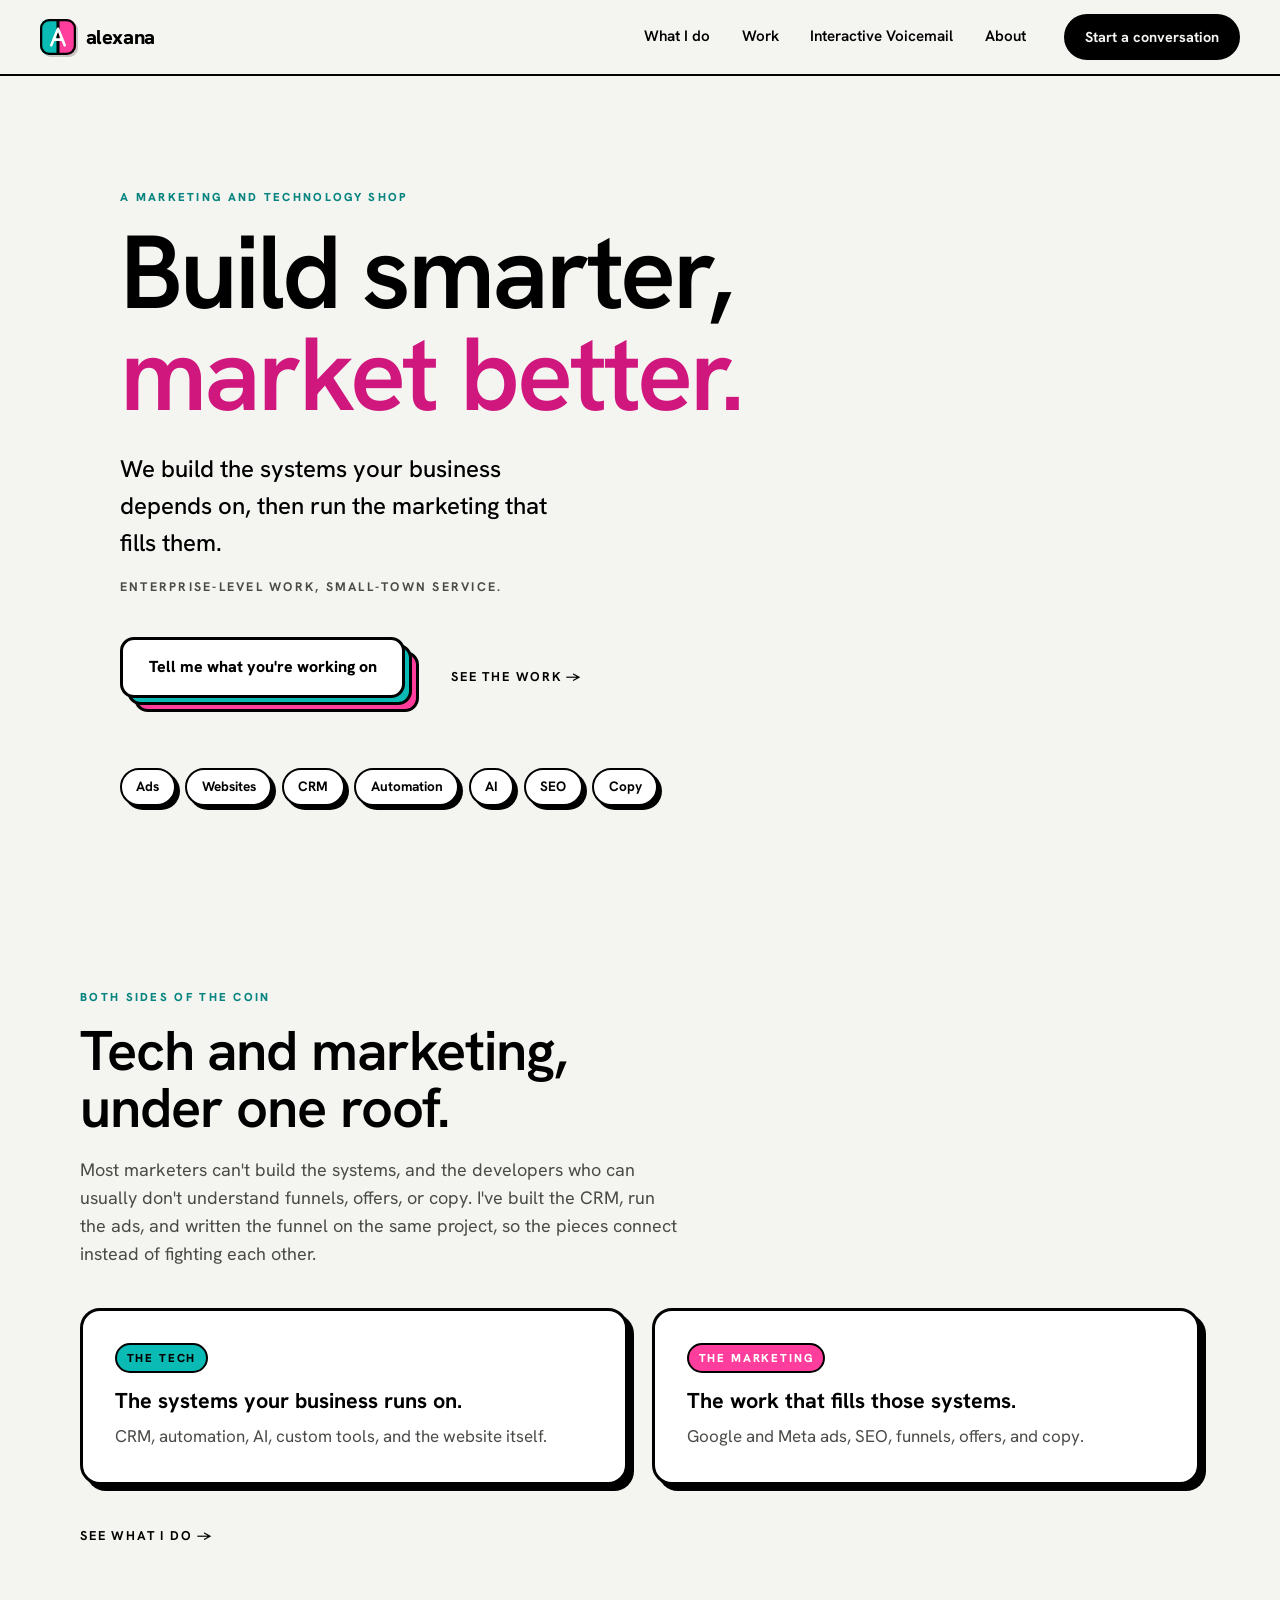
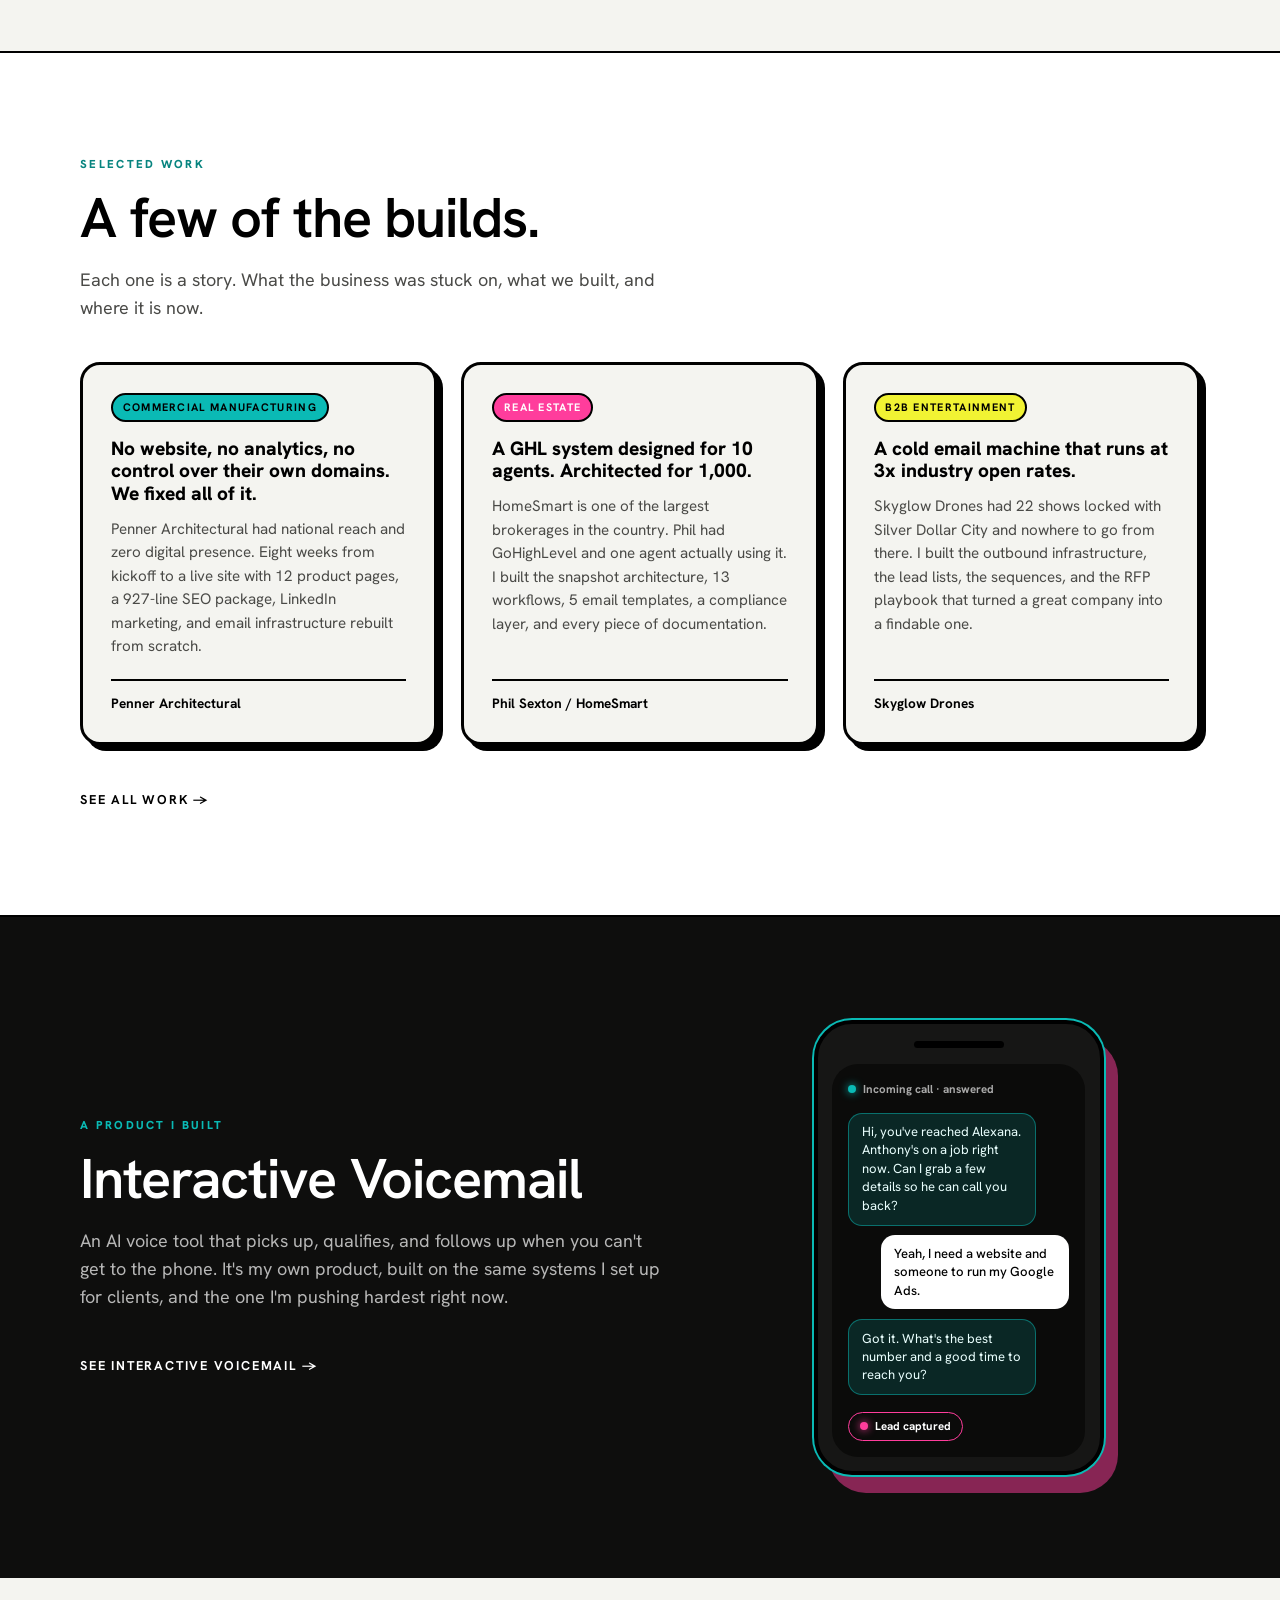
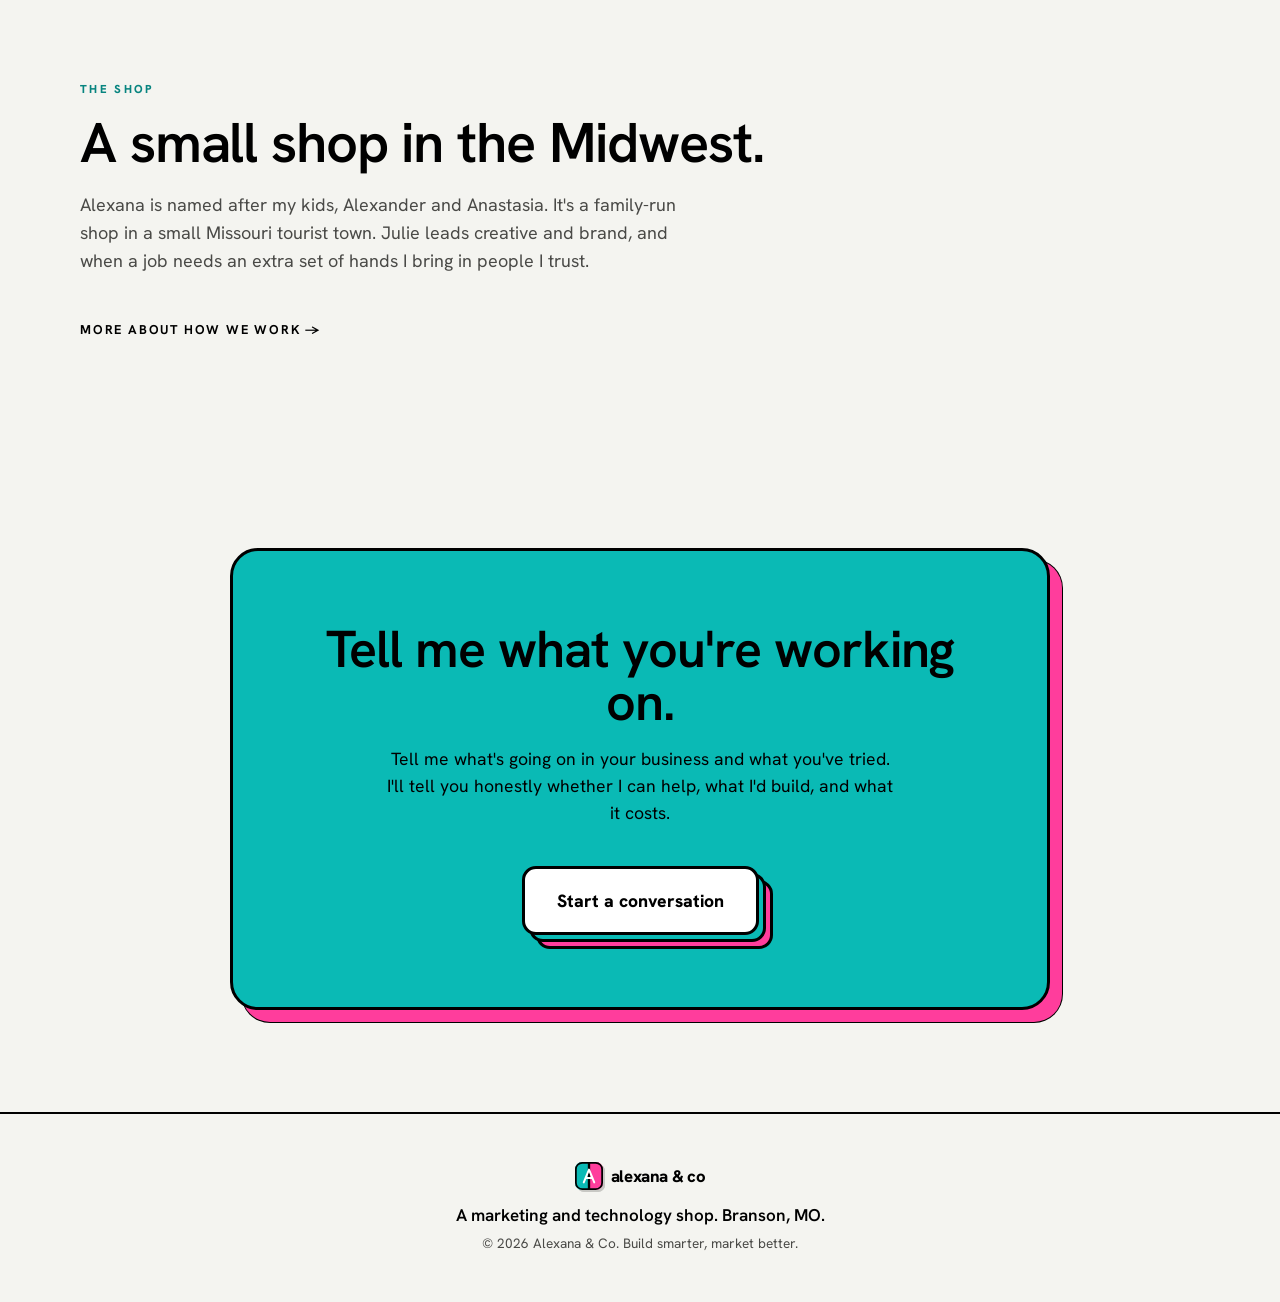
==== index.html @ ad886d0e "Alexana homepage — Gumroad-language prototype with our frozen copy" ====
<!DOCTYPE html>
<html lang="en">
<head>
  <meta charset="UTF-8" />
  <meta name="viewport" content="width=device-width, initial-scale=1.0" />
  <title>Alexana &amp; Co | A Marketing and Technology Shop</title>
  <meta name="description" content="A small, family-run marketing and technology shop. We build the systems your business runs on and run the marketing that fills them." />
  <link rel="preconnect" href="https://fonts.googleapis.com" />
  <link rel="preconnect" href="https://fonts.gstatic.com" crossorigin />
  <link href="https://fonts.googleapis.com/css2?family=Hanken+Grotesk:wght@400;500;600;700;800;900&display=swap" rel="stylesheet" />
  <link rel="stylesheet" href="styles.css" />
</head>
<body>

  <!-- ===== NAV ===== -->
  <header class="nav">
    <a class="brand" href="#top" aria-label="Alexana and Co home">
      <span class="brand-mark" aria-hidden="true">
        <svg viewBox="0 0 48 48" width="36" height="36" role="img" aria-label="Alexana A mark">
          <defs>
            <clipPath id="sq"><rect x="0" y="0" width="48" height="48" rx="12" /></clipPath>
          </defs>
          <g clip-path="url(#sq)">
            <rect x="0" y="0" width="24" height="48" fill="#0ABAB5" />
            <rect x="24" y="0" width="24" height="48" fill="#ff3d9c" />
            <rect x="22" y="0" width="4" height="48" fill="#000" />
          </g>
          <rect x="1.5" y="1.5" width="45" height="45" rx="11" fill="none" stroke="#000" stroke-width="3" />
          <path d="M15 35 L24 13 L33 35 M18.4 27.5 H29.6" fill="none" stroke="#fff" stroke-width="3.4" stroke-linecap="round" stroke-linejoin="round" />
        </svg>
      </span>
      <span class="brand-word">alexana</span>
    </a>

    <nav class="nav-links" id="navLinks" aria-label="Primary">
      <a href="#both">What I do</a>
      <a href="#work">Work</a>
      <a href="#iv">Interactive Voicemail</a>
      <a href="#shop">About</a>
    </nav>

    <a class="btn btn-pill" href="#contact">Start a conversation</a>

    <button class="nav-toggle" id="navToggle" aria-label="Open menu" aria-expanded="false" aria-controls="navLinks">
      <span></span><span></span><span></span>
    </button>
  </header>

  <main id="top">

    <!-- ===== HERO ===== -->
    <section class="hero">
      <p class="eyebrow">A marketing and technology shop</p>
      <h1 class="hero-title">Build smarter,<br /><span class="ink-pink">market better.</span></h1>
      <p class="hero-sub">We build the systems your business depends on, then run the marketing that fills them.</p>
      <p class="hero-support">Enterprise-level work, small-town service.</p>

      <div class="hero-actions">
        <!-- The stacked two-tone primary button -->
        <a href="#contact" class="btn btn-stack">
          <span class="btn-stack-face">Tell me what you're working on</span>
        </a>
        <a href="#work" class="btn-ghost">See the work &rarr;</a>
      </div>

      <ul class="tag-strip" aria-label="What we handle">
        <li>Ads</li>
        <li>Websites</li>
        <li>CRM</li>
        <li>Automation</li>
        <li>AI</li>
        <li>SEO</li>
        <li>Copy</li>
      </ul>
    </section>

    <!-- ===== BOTH SIDES ===== -->
    <section class="band" id="both">
      <div class="wrap">
        <p class="eyebrow">Both sides of the coin</p>
        <h2 class="band-title">Tech and marketing,<br />under one roof.</h2>
        <p class="band-lede">Most marketers can't build the systems, and the developers who can usually don't understand funnels, offers, or copy. I've built the CRM, run the ads, and written the funnel on the same project, so the pieces connect instead of fighting each other.</p>

        <div class="duo">
          <article class="card card-teal">
            <span class="card-kicker">The tech</span>
            <h3>The systems your business runs on.</h3>
            <p>CRM, automation, AI, custom tools, and the website itself.</p>
          </article>
          <article class="card card-pink">
            <span class="card-kicker">The marketing</span>
            <h3>The work that fills those systems.</h3>
            <p>Google and Meta ads, SEO, funnels, offers, and copy.</p>
          </article>
        </div>

        <a href="#both" class="btn-ghost">See what I do &rarr;</a>
      </div>
    </section>

    <!-- ===== SELECTED WORK ===== -->
    <section class="band band-paper" id="work">
      <div class="wrap">
        <p class="eyebrow">Selected work</p>
        <h2 class="band-title">A few of the builds.</h2>
        <p class="band-lede">Each one is a story. What the business was stuck on, what we built, and where it is now.</p>

        <div class="work-grid">
          <article class="work-card">
            <span class="work-tag">Commercial Manufacturing</span>
            <h3>No website, no analytics, no control over their own domains. We fixed all of it.</h3>
            <p>Penner Architectural had national reach and zero digital presence. Eight weeks from kickoff to a live site with 12 product pages, a 927-line SEO package, LinkedIn marketing, and email infrastructure rebuilt from scratch.</p>
            <span class="work-client">Penner Architectural</span>
          </article>

          <article class="work-card">
            <span class="work-tag">Real Estate</span>
            <h3>A GHL system designed for 10 agents. Architected for 1,000.</h3>
            <p>HomeSmart is one of the largest brokerages in the country. Phil had GoHighLevel and one agent actually using it. I built the snapshot architecture, 13 workflows, 5 email templates, a compliance layer, and every piece of documentation.</p>
            <span class="work-client">Phil Sexton / HomeSmart</span>
          </article>

          <article class="work-card">
            <span class="work-tag">B2B Entertainment</span>
            <h3>A cold email machine that runs at 3x industry open rates.</h3>
            <p>Skyglow Drones had 22 shows locked with Silver Dollar City and nowhere to go from there. I built the outbound infrastructure, the lead lists, the sequences, and the RFP playbook that turned a great company into a findable one.</p>
            <span class="work-client">Skyglow Drones</span>
          </article>
        </div>

        <a href="#work" class="btn-ghost">See all work &rarr;</a>
      </div>
    </section>

    <!-- ===== INTERACTIVE VOICEMAIL (dark product band) ===== -->
    <section class="band band-dark" id="iv">
      <div class="wrap iv-wrap">
        <div class="iv-copy">
          <p class="eyebrow eyebrow-light">A product I built</p>
          <h2 class="band-title">Interactive Voicemail</h2>
          <p class="band-lede band-lede-light">An AI voice tool that picks up, qualifies, and follows up when you can't get to the phone. It's my own product, built on the same systems I set up for clients, and the one I'm pushing hardest right now.</p>
          <a href="https://interactive-voicemail.pages.dev" target="_blank" rel="noopener" class="btn-ghost btn-ghost-light">See Interactive Voicemail &rarr;</a>
        </div>

        <!-- CSS phone demo -->
        <div class="phone" aria-hidden="true">
          <div class="phone-notch"></div>
          <div class="phone-screen">
            <div class="phone-status">
              <span class="dot dot-teal"></span> Incoming call &middot; answered
            </div>
            <div class="bubble bubble-ai">Hi, you've reached Alexana. Anthony's on a job right now. Can I grab a few details so he can call you back?</div>
            <div class="bubble bubble-them">Yeah, I need a website and someone to run my Google Ads.</div>
            <div class="bubble bubble-ai">Got it. What's the best number and a good time to reach you?</div>
            <div class="phone-foot">
              <span class="pill-live"><span class="dot dot-pink"></span> Lead captured</span>
            </div>
          </div>
        </div>
      </div>
    </section>

    <!-- ===== THE SHOP ===== -->
    <section class="band" id="shop">
      <div class="wrap">
        <p class="eyebrow">The shop</p>
        <h2 class="band-title">A small shop in the Midwest.</h2>
        <p class="band-lede">Alexana is named after my kids, Alexander and Anastasia. It's a family-run shop in a small Missouri tourist town. Julie leads creative and brand, and when a job needs an extra set of hands I bring in people I trust.</p>
        <a href="#shop" class="btn-ghost">More about how we work &rarr;</a>
      </div>
    </section>

    <!-- ===== FINAL CTA ===== -->
    <section class="cta" id="contact">
      <div class="cta-card">
        <h2>Tell me what you're working on.</h2>
        <p>Tell me what's going on in your business and what you've tried. I'll tell you honestly whether I can help, what I'd build, and what it costs.</p>
        <a href="#contact" class="btn btn-stack btn-stack-lg">
          <span class="btn-stack-face">Start a conversation</span>
        </a>
      </div>
    </section>
  </main>

  <!-- ===== FOOTER ===== -->
  <footer class="foot">
    <div class="foot-brand">
      <span class="brand-mark brand-mark-sm" aria-hidden="true">
        <svg viewBox="0 0 48 48" width="28" height="28">
          <g clip-path="url(#sq)">
            <rect x="0" y="0" width="24" height="48" fill="#0ABAB5" />
            <rect x="24" y="0" width="24" height="48" fill="#ff3d9c" />
            <rect x="22" y="0" width="4" height="48" fill="#000" />
          </g>
          <rect x="1.5" y="1.5" width="45" height="45" rx="11" fill="none" stroke="#000" stroke-width="3" />
          <path d="M15 35 L24 13 L33 35 M18.4 27.5 H29.6" fill="none" stroke="#fff" stroke-width="3.4" stroke-linecap="round" stroke-linejoin="round" />
        </svg>
      </span>
      <span class="brand-word">alexana &amp; co</span>
    </div>
    <p class="foot-line">A marketing and technology shop. Branson, MO.</p>
    <p class="foot-copy">&copy; 2026 Alexana &amp; Co. Build smarter, market better.</p>
  </footer>

  <script>
    (function () {
      var t = document.getElementById("navToggle");
      var l = document.getElementById("navLinks");
      if (!t || !l) return;
      t.addEventListener("click", function () {
        var open = l.classList.toggle("is-open");
        t.setAttribute("aria-expanded", open ? "true" : "false");
      });
      l.querySelectorAll("a").forEach(function (a) {
        a.addEventListener("click", function () {
          l.classList.remove("is-open");
          t.setAttribute("aria-expanded", "false");
        });
      });
    })();
  </script>
</body>
</html>
---- styles.css ----
/* ============================================================
   Alexana & Co — Gumroad-language homepage prototype
   B&W warm-paper base · hard offset shadows · teal/pink on
   interaction · stacked two-tone primary button · rounded cards
   ============================================================ */

:root {
  --paper: #f4f4f0;       /* warm off-white base (Gumroad lineage) */
  --paper-2: #ffffff;     /* raised card surface */
  --ink: #000000;         /* text, borders, hard shadows */
  --ink-muted: #4a4a47;   /* supporting copy on paper */
  --teal: #0ABAB5;        /* brand teal */
  --teal-deep: #07847f;
  --pink: #ff3d9c;        /* brand pink (fills, borders, shadows) */
  --pink-deep: #d81b7c;
  --pink-text: #cf177e;   /* darker pink for text — passes WCAG AA on paper */
  --dark: #0e0e0d;        /* dark product band */

  --radius-card: 20px;
  --radius-btn: 14px;

  --shadow-hard: 6px 6px 0 var(--ink);
  --shadow-hard-sm: 4px 4px 0 var(--ink);

  --wrap: 1120px;
  --ease: cubic-bezier(0.2, 0.7, 0.2, 1);
}

* { box-sizing: border-box; margin: 0; padding: 0; }

html { scroll-behavior: smooth; }

body {
  background: var(--paper);
  color: var(--ink);
  font-family: "Hanken Grotesk", system-ui, sans-serif;
  font-size: 1.0625rem;
  line-height: 1.55;
  -webkit-font-smoothing: antialiased;
  text-rendering: optimizeLegibility;
}

a { color: inherit; text-decoration: none; }

.wrap { max-width: var(--wrap); margin: 0 auto; }

/* ---------- shared type ---------- */
.eyebrow {
  font-size: 0.72rem;
  font-weight: 800;
  text-transform: uppercase;
  letter-spacing: 0.2em;
  color: var(--teal-deep);
  margin-bottom: 1rem;
}
.eyebrow-light { color: var(--teal); }

.ink-pink { color: var(--pink-text); }
.ink-teal { color: var(--teal); }

/* ============================================================
   NAV
   ============================================================ */
.nav {
  position: sticky;
  top: 0;
  z-index: 50;
  display: flex;
  align-items: center;
  gap: 1.5rem;
  padding: 0.9rem clamp(1rem, 4vw, 2.5rem);
  background: rgba(244, 244, 240, 0.85);
  backdrop-filter: blur(10px);
  border-bottom: 2px solid var(--ink);
}

.brand { display: flex; align-items: center; gap: 0.6rem; }
.brand-mark { display: inline-flex; }
.brand-mark svg { display: block; filter: drop-shadow(2px 2px 0 rgba(0,0,0,0.18)); }
.brand-word {
  font-weight: 800;
  font-size: 1.25rem;
  letter-spacing: -0.02em;
}

.nav-links {
  display: flex;
  gap: 0.35rem;
  margin-left: auto;
  flex-wrap: wrap;
}

/* hamburger toggle (mobile only) */
.nav-toggle {
  display: none;
  flex-direction: column;
  gap: 5px;
  width: 44px;
  height: 40px;
  align-items: center;
  justify-content: center;
  background: var(--paper-2);
  border: 2px solid var(--ink);
  border-radius: 10px;
  box-shadow: var(--shadow-hard-sm);
  cursor: pointer;
}
.nav-toggle span { display: block; width: 20px; height: 2.5px; background: var(--ink); border-radius: 2px; }
.nav-links a {
  font-weight: 600;
  font-size: 0.95rem;
  padding: 0.4rem 0.7rem;
  border: 2px solid transparent;
  border-radius: 10px;
  transition: transform 0.15s var(--ease), box-shadow 0.15s var(--ease),
              border-color 0.15s var(--ease), background 0.15s var(--ease), color 0.15s var(--ease);
}
/* on hover the color arrives as the FILL; the hard shadow stays solid black */
.nav-links a:hover {
  border-color: var(--ink);
  background: var(--teal);
  color: var(--ink);
  box-shadow: 3px 3px 0 var(--ink);
  transform: translate(-1px, -1px);
}
.nav-links a:nth-child(even):hover {
  background: var(--pink);
  color: #fff;
  box-shadow: 3px 3px 0 var(--ink);
}

/* ============================================================
   BUTTONS
   ============================================================ */

/* pill (nav CTA): black at rest, colored hard shadow appears on hover */
.btn-pill {
  display: inline-block;
  font-weight: 700;
  font-size: 0.9rem;
  padding: 0.6rem 1.2rem;
  background: var(--ink);
  color: var(--paper);
  border: 2px solid var(--ink);
  border-radius: 999px;
  white-space: nowrap;
  transition: transform 0.15s var(--ease), box-shadow 0.15s var(--ease),
              background 0.15s var(--ease), color 0.15s var(--ease);
}
.btn-pill:hover {
  background: var(--teal);
  color: var(--ink);
  box-shadow: 4px 4px 0 var(--ink);
  transform: translate(-2px, -2px);
}
.btn-pill:active { transform: translate(0, 0); box-shadow: 2px 2px 0 var(--ink); }

/* ghost link with animated underline */
.btn-ghost {
  display: inline-block;
  font-weight: 700;
  font-size: 0.8rem;
  text-transform: uppercase;
  letter-spacing: 0.14em;
  padding-bottom: 3px;
  background-image: linear-gradient(var(--teal), var(--teal));
  background-size: 0% 3px;
  background-position: 0 100%;
  background-repeat: no-repeat;
  transition: background-size 0.25s var(--ease), color 0.2s var(--ease);
}
.btn-ghost:hover { color: var(--teal-deep); background-size: 100% 3px; }
.btn-ghost-light { color: #fff; background-image: linear-gradient(var(--pink), var(--pink)); }
.btn-ghost-light:hover { color: #fff; }

/* ---- THE STACKED TWO-TONE PRIMARY BUTTON ---- */
/* white face on top of an offset teal layer on top of an offset
   pink layer; each layer is outlined in black, so two colors sit
   stacked, separated by hard black lines. */
.btn-stack {
  position: relative;
  display: inline-block;
  isolation: isolate;
  margin: 0 22px 22px 0; /* reserve room so both color layers always show */
}
.btn-stack-face {
  position: relative;
  z-index: 2;
  display: inline-block;
  font-weight: 800;
  font-size: 1rem;
  padding: 0.95rem 1.6rem;
  background: var(--paper-2);
  color: var(--ink);
  border: 3px solid var(--ink);
  border-radius: var(--radius-btn);
  transition: transform 0.15s var(--ease);
}
.btn-stack::after,
.btn-stack::before {
  content: "";
  position: absolute;
  inset: 0;
  border: 3px solid var(--ink);
  border-radius: var(--radius-btn);
}
.btn-stack::after  { background: var(--teal); transform: translate(7px, 7px); z-index: 1; }
.btn-stack::before { background: var(--pink); transform: translate(14px, 14px); z-index: 0; }
.btn-stack:hover .btn-stack-face { transform: translate(3px, 3px); }
.btn-stack:active .btn-stack-face { transform: translate(5px, 5px); }
.btn-stack-lg .btn-stack-face { font-size: 1.1rem; padding: 1.1rem 2rem; }

/* ============================================================
   HERO
   ============================================================ */
.hero {
  max-width: var(--wrap);
  margin: 0 auto;
  padding: clamp(3.5rem, 9vw, 7rem) clamp(1.25rem, 4vw, 2.5rem) clamp(3rem, 7vw, 5rem);
}
.hero-title {
  font-size: clamp(3rem, 8.5vw, 6.5rem);
  font-weight: 600;
  line-height: 0.98;
  letter-spacing: -0.03em;
  margin-bottom: 1.5rem;
}
.hero-sub {
  font-size: clamp(1.15rem, 2.2vw, 1.5rem);
  font-weight: 500;
  max-width: 36ch;
  margin-bottom: 1rem;
}
.hero-support {
  font-size: 0.78rem;
  font-weight: 700;
  text-transform: uppercase;
  letter-spacing: 0.18em;
  color: var(--ink-muted);
  margin-bottom: 2.5rem;
}
.hero-actions { display: flex; align-items: center; flex-wrap: wrap; gap: 0.5rem 1.5rem; margin-bottom: 3rem; }

.tag-strip {
  display: flex;
  flex-wrap: wrap;
  gap: 0.6rem;
  list-style: none;
}
.tag-strip li {
  font-weight: 700;
  font-size: 0.85rem;
  padding: 0.4rem 0.9rem;
  background: var(--paper-2);
  border: 2px solid var(--ink);
  border-radius: 999px;
  box-shadow: var(--shadow-hard-sm);
  transition: transform 0.15s var(--ease), background 0.15s var(--ease), color 0.15s var(--ease), box-shadow 0.15s var(--ease);
}
.tag-strip li:hover { background: var(--teal); transform: translate(-2px, -2px); box-shadow: 6px 6px 0 var(--ink); }
.tag-strip li:nth-child(even):hover { background: var(--pink); }

/* ============================================================
   BANDS + CARDS
   ============================================================ */
.band { padding: clamp(3.5rem, 8vw, 7rem) clamp(1.25rem, 4vw, 2.5rem); }
.band-paper { background: var(--paper-2); border-top: 2px solid var(--ink); border-bottom: 2px solid var(--ink); }
.band .wrap, .cta { }

.band-title {
  font-size: clamp(2.1rem, 5vw, 3.5rem);
  font-weight: 600;
  line-height: 1.02;
  letter-spacing: -0.02em;
  margin-bottom: 1.25rem;
}
.band-lede {
  font-size: 1.125rem;
  color: var(--ink-muted);
  max-width: 60ch;
  margin-bottom: 2.5rem;
}

.duo { display: grid; grid-template-columns: 1fr 1fr; gap: 1.5rem; margin-bottom: 2.25rem; }
.card {
  background: var(--paper-2);
  border: 3px solid var(--ink);
  border-radius: var(--radius-card);
  padding: 2rem;
  box-shadow: var(--shadow-hard);
  transition: transform 0.18s var(--ease), box-shadow 0.18s var(--ease);
}
.card:hover { transform: translate(-3px, -3px); }
.card-teal:hover { box-shadow: 10px 10px 0 var(--teal); }
.card-pink:hover { box-shadow: 10px 10px 0 var(--pink); }
.card-kicker {
  display: inline-block;
  font-weight: 800;
  font-size: 0.72rem;
  text-transform: uppercase;
  letter-spacing: 0.16em;
  padding: 0.25rem 0.6rem;
  border: 2px solid var(--ink);
  border-radius: 999px;
  margin-bottom: 1rem;
}
.card-teal .card-kicker { background: var(--teal); }
.card-pink .card-kicker { background: var(--pink); color: #fff; }
.card h3 { font-size: 1.35rem; font-weight: 700; line-height: 1.15; margin-bottom: 0.6rem; }
.card p { color: var(--ink-muted); }

/* ---------- work grid ---------- */
.work-grid { display: grid; grid-template-columns: repeat(3, 1fr); gap: 1.5rem; margin-bottom: 2.5rem; }
.work-card {
  background: var(--paper);
  border: 3px solid var(--ink);
  border-radius: var(--radius-card);
  padding: 1.75rem;
  display: flex;
  flex-direction: column;
  box-shadow: var(--shadow-hard);
  transition: transform 0.18s var(--ease), box-shadow 0.18s var(--ease);
}
.work-card:hover { transform: translate(-3px, -3px); box-shadow: 10px 10px 0 var(--teal); }
.work-card:nth-child(even):hover { box-shadow: 10px 10px 0 var(--pink); }
.work-tag {
  align-self: flex-start;
  font-weight: 700;
  font-size: 0.68rem;
  text-transform: uppercase;
  letter-spacing: 0.12em;
  padding: 0.25rem 0.6rem;
  border: 2px solid var(--ink);
  border-radius: 999px;
  margin-bottom: 1rem;
}
.work-card:nth-child(3n+1) .work-tag { background: var(--teal); }
.work-card:nth-child(3n+2) .work-tag { background: var(--pink); color: #fff; }
.work-card:nth-child(3n+3) .work-tag { background: #f1f333; }
.work-card h3 { font-size: 1.2rem; font-weight: 800; line-height: 1.18; margin-bottom: 0.75rem; }
.work-card p { font-size: 0.95rem; color: var(--ink-muted); margin-bottom: 1.25rem; }
.work-client { margin-top: auto; font-weight: 700; font-size: 0.85rem; padding-top: 0.75rem; border-top: 2px solid var(--ink); }

/* ============================================================
   DARK PRODUCT BAND (Interactive Voicemail)
   ============================================================ */
.band-dark { background: var(--dark); color: #fff; }
.band-lede-light { color: rgba(255, 255, 255, 0.7); }
.iv-wrap { display: grid; grid-template-columns: 1.1fr 0.9fr; gap: 3rem; align-items: center; }
.iv-copy .band-title { color: #fff; }

/* phone */
.phone {
  justify-self: center;
  width: 290px;
  background: #161615;
  border: 4px solid #000;
  border-radius: 38px;
  padding: 0.9rem;
  position: relative;
  box-shadow: 0 0 0 2px var(--teal), 14px 18px 0 rgba(255, 61, 156, 0.5);
}
.phone-notch { width: 90px; height: 7px; background: #000; border-radius: 999px; margin: 0.2rem auto 1rem; }
.phone-screen { background: #0b0b0a; border-radius: 26px; padding: 1rem; display: flex; flex-direction: column; gap: 0.6rem; }
.phone-status { font-size: 0.72rem; font-weight: 700; color: rgba(255,255,255,0.65); display: flex; align-items: center; gap: 0.4rem; margin-bottom: 0.3rem; }
.dot { width: 8px; height: 8px; border-radius: 50%; display: inline-block; }
.dot-teal { background: var(--teal); box-shadow: 0 0 8px var(--teal); }
.dot-pink { background: var(--pink); box-shadow: 0 0 8px var(--pink); }
.bubble { font-size: 0.82rem; line-height: 1.4; padding: 0.6rem 0.8rem; border-radius: 14px; max-width: 85%; }
.bubble-ai { align-self: flex-start; background: rgba(10, 186, 181, 0.16); border: 1px solid rgba(10, 186, 181, 0.5); color: #eafffe; }
.bubble-them { align-self: flex-end; background: #fff; color: #000; font-weight: 500; }
.phone-foot { margin-top: 0.4rem; }
.pill-live { display: inline-flex; align-items: center; gap: 0.4rem; font-size: 0.72rem; font-weight: 700; color: #fff; padding: 0.3rem 0.7rem; border: 1px solid var(--pink); border-radius: 999px; }

/* ============================================================
   FINAL CTA
   ============================================================ */
.cta { padding: clamp(3.5rem, 8vw, 7rem) clamp(1.25rem, 4vw, 2.5rem); }
.cta-card {
  max-width: 820px;
  margin: 0 auto;
  text-align: center;
  background: var(--teal);
  border: 3px solid var(--ink);
  border-radius: 28px;
  padding: clamp(2.5rem, 6vw, 4.5rem) clamp(1.5rem, 5vw, 4rem);
  box-shadow: 12px 12px 0 var(--pink), 12px 12px 0 1px var(--ink);
}
.cta-card h2 { font-size: clamp(2rem, 5vw, 3.25rem); font-weight: 600; line-height: 1.02; letter-spacing: -0.02em; margin-bottom: 1rem; }
.cta-card p { font-size: 1.1rem; max-width: 52ch; margin: 0 auto 2.5rem; }
.cta-card .btn-stack { margin: 0; }

/* ============================================================
   FOOTER
   ============================================================ */
.foot {
  border-top: 2px solid var(--ink);
  padding: 3rem clamp(1.25rem, 4vw, 2.5rem);
  text-align: center;
}
.foot-brand { display: inline-flex; align-items: center; gap: 0.5rem; margin-bottom: 0.75rem; }
.foot-brand .brand-word { font-size: 1.05rem; }
.foot-line { font-weight: 600; }
.foot-copy { color: var(--ink-muted); font-size: 0.85rem; margin-top: 0.25rem; }

/* ============================================================
   RESPONSIVE
   ============================================================ */
@media (max-width: 860px) {
  .nav-toggle { display: flex; }
  .btn-pill { margin-left: auto; }
  .nav-links {
    display: none;
    position: absolute;
    top: 100%;
    left: 0;
    right: 0;
    flex-direction: column;
    gap: 0.25rem;
    padding: 1rem clamp(1rem, 4vw, 2.5rem) 1.25rem;
    background: var(--paper);
    border-bottom: 2px solid var(--ink);
  }
  .nav-links.is-open { display: flex; }
  .duo { grid-template-columns: 1fr; }
  .work-grid { grid-template-columns: 1fr; }
  .iv-wrap { grid-template-columns: 1fr; gap: 2.5rem; }
  .phone { margin-top: 0.5rem; }
}

/* ============================================================
   REDUCED MOTION
   ============================================================ */
@media (prefers-reduced-motion: reduce) {
  html { scroll-behavior: auto; }
  * { transition: none !important; }
  .nav-links a:hover,
  .btn-pill:hover,
  .card:hover,
  .work-card:hover,
  .tag-strip li:hover,
  .btn-stack:hover .btn-stack-face { transform: none; }
}
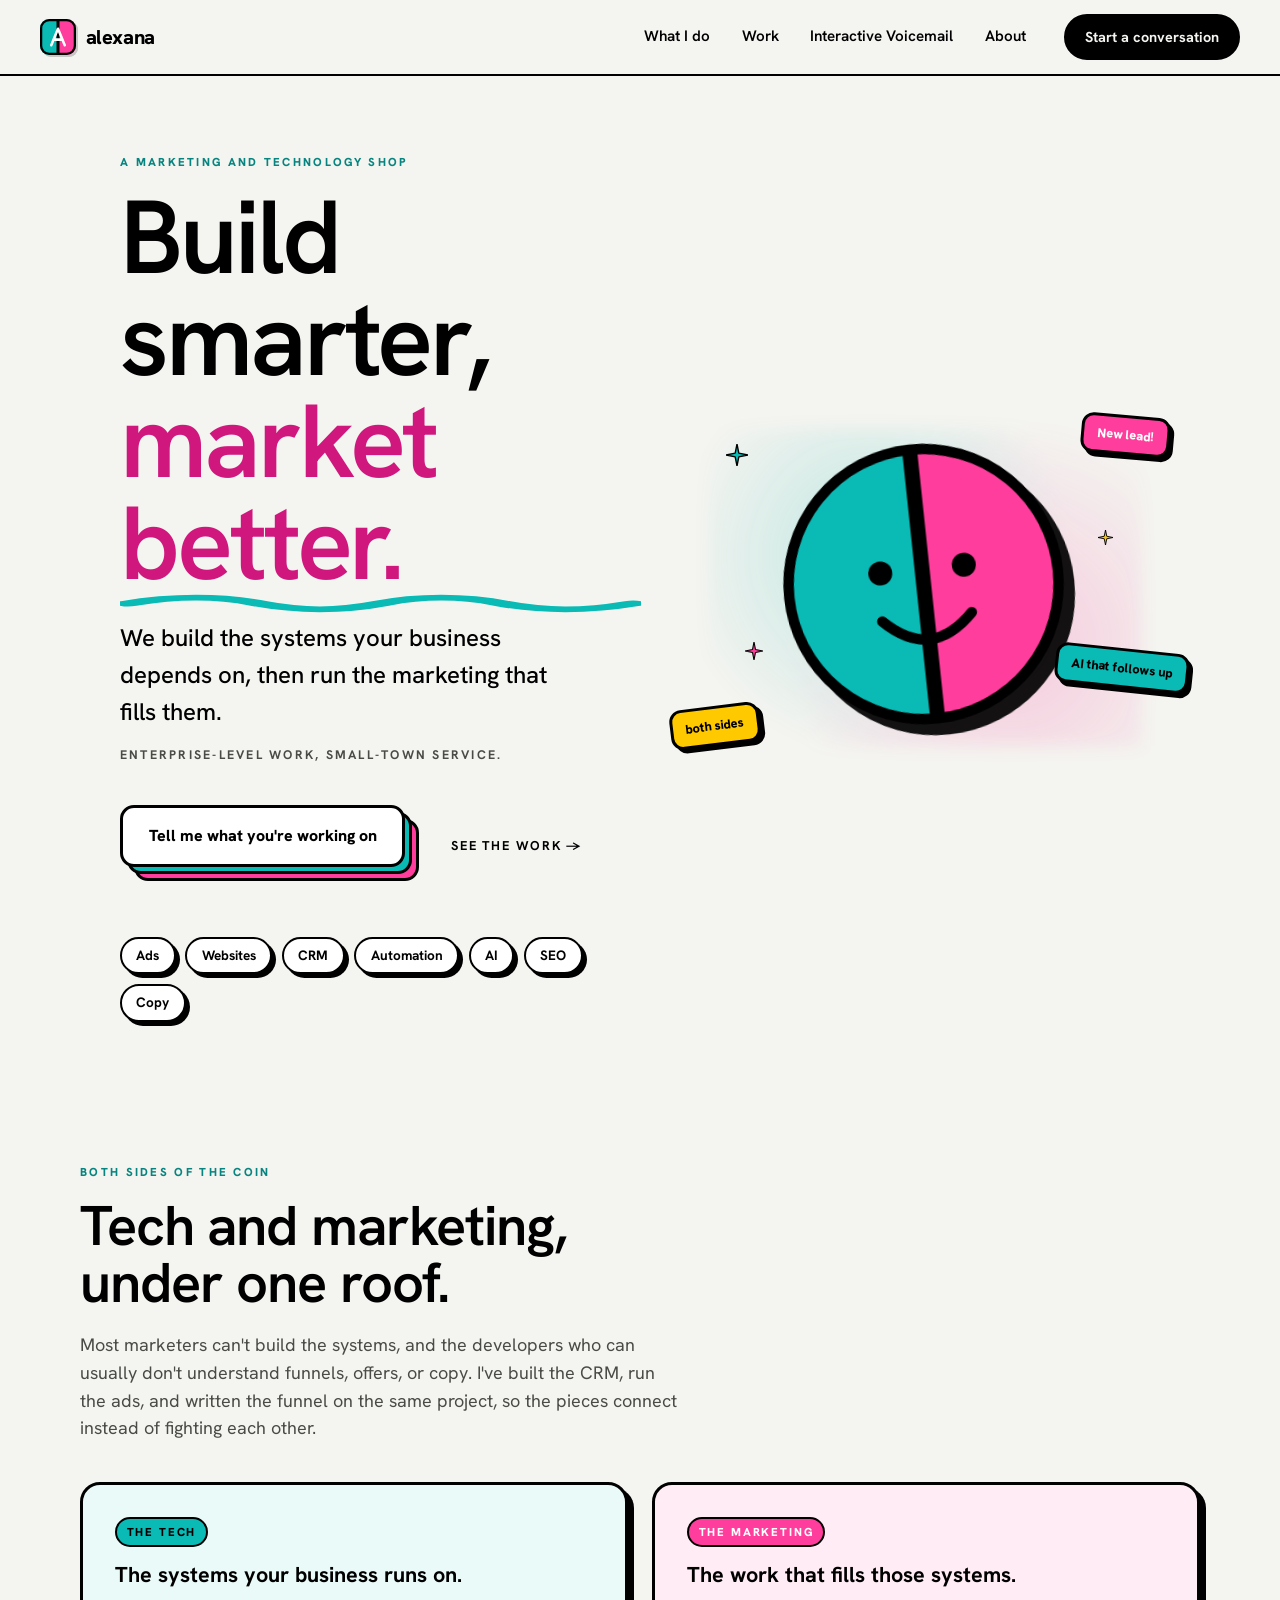
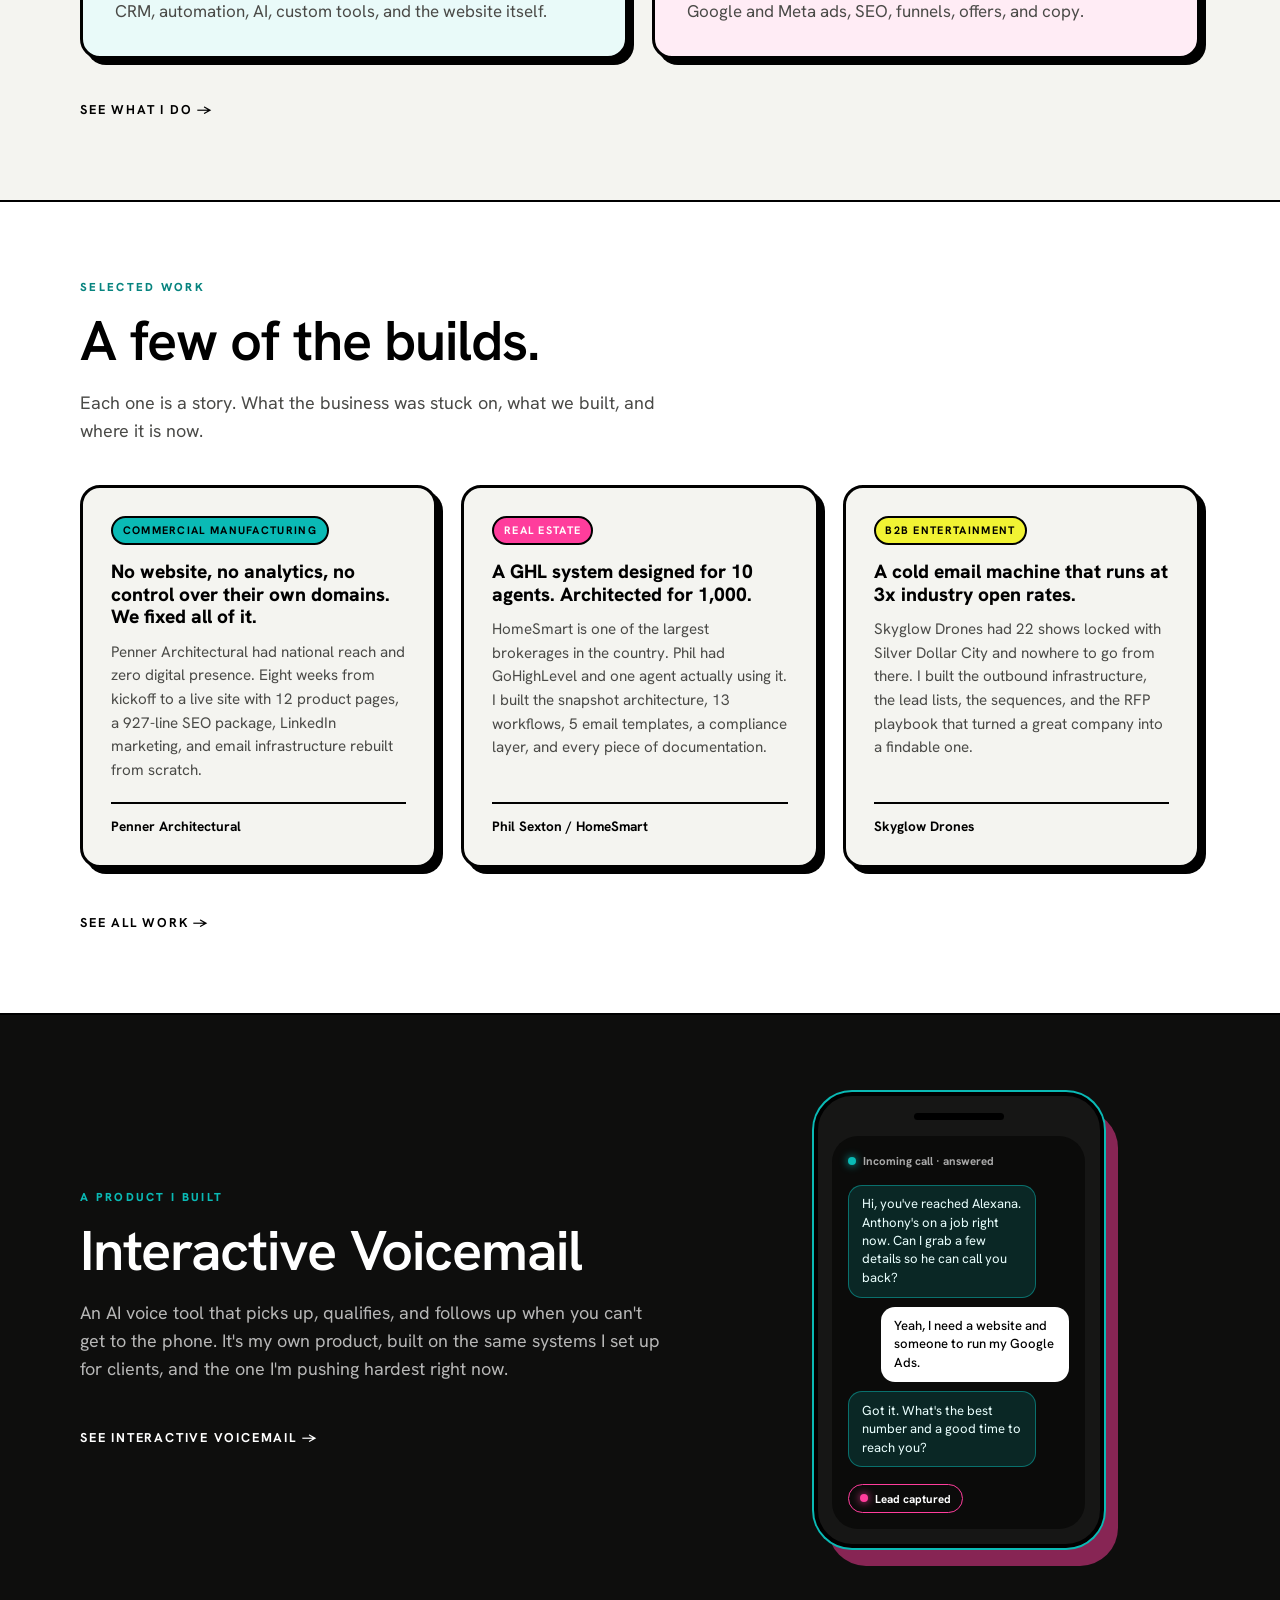
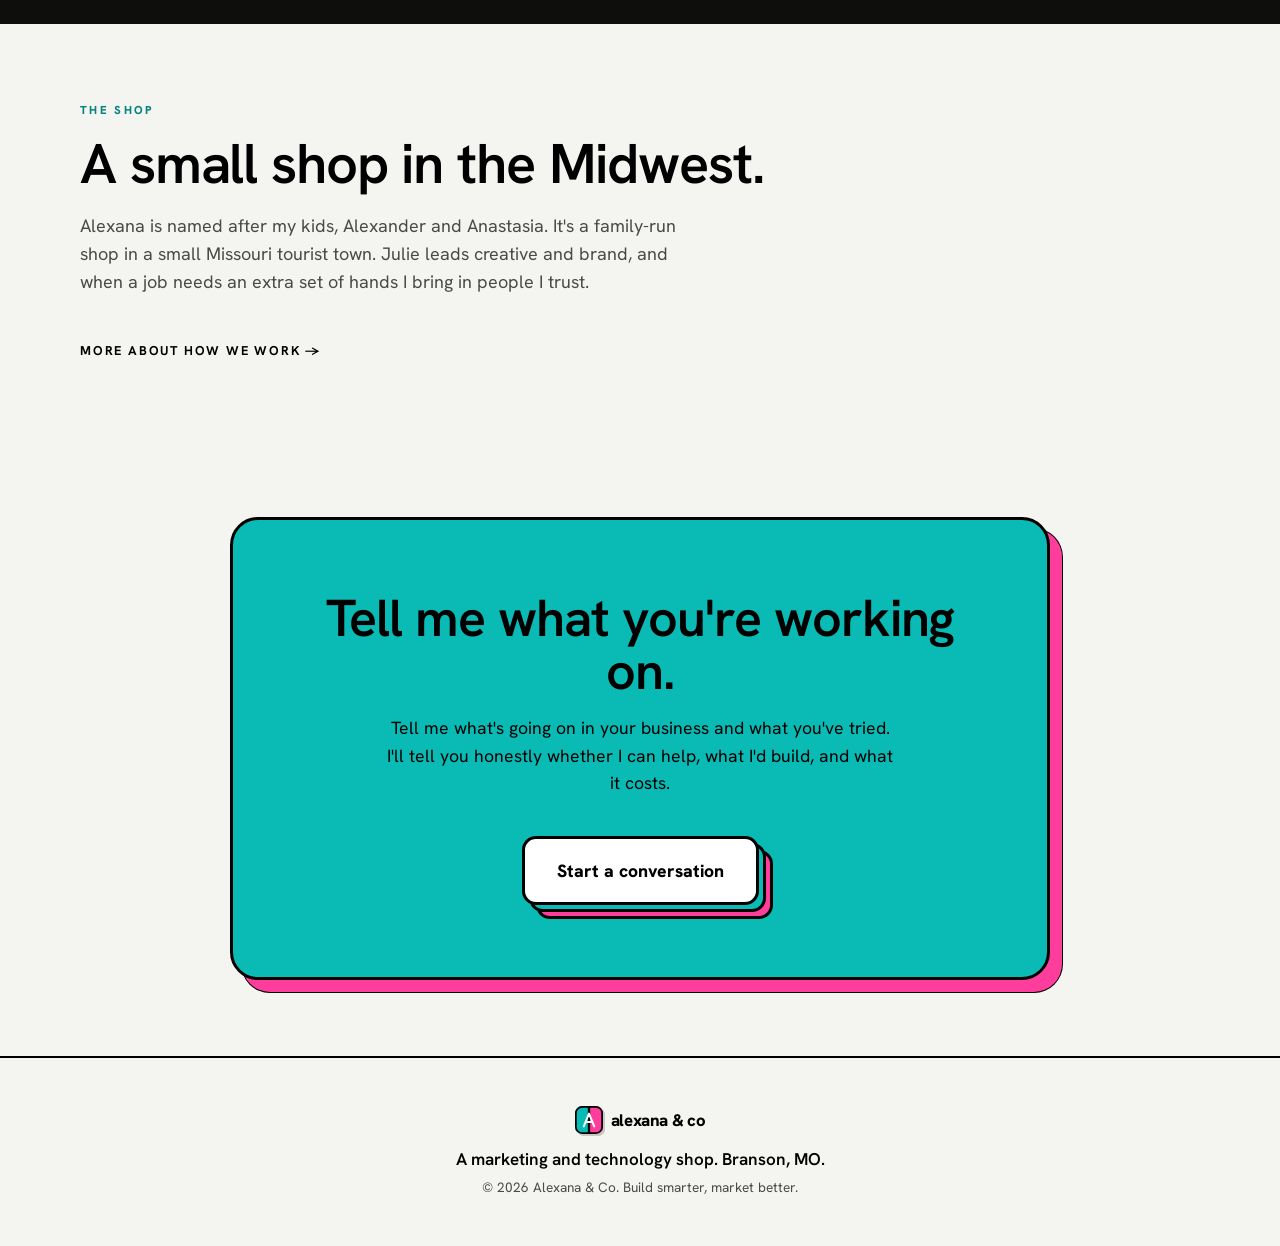
==== commit f8b7fb17: "Add playful color + both-sides coin character, tighten homepage, optimize mobile" ====
--- a/index.html
+++ b/index.html
@@ -50,28 +50,56 @@
 
     <!-- ===== HERO ===== -->
     <section class="hero">
-      <p class="eyebrow">A marketing and technology shop</p>
-      <h1 class="hero-title">Build smarter,<br /><span class="ink-pink">market better.</span></h1>
-      <p class="hero-sub">We build the systems your business depends on, then run the marketing that fills them.</p>
-      <p class="hero-support">Enterprise-level work, small-town service.</p>
-
-      <div class="hero-actions">
-        <!-- The stacked two-tone primary button -->
-        <a href="#contact" class="btn btn-stack">
-          <span class="btn-stack-face">Tell me what you're working on</span>
-        </a>
-        <a href="#work" class="btn-ghost">See the work &rarr;</a>
-      </div>
-
-      <ul class="tag-strip" aria-label="What we handle">
-        <li>Ads</li>
-        <li>Websites</li>
-        <li>CRM</li>
-        <li>Automation</li>
-        <li>AI</li>
-        <li>SEO</li>
-        <li>Copy</li>
-      </ul>
+      <div class="hero-text">
+        <p class="eyebrow">A marketing and technology shop</p>
+        <h1 class="hero-title">Build smarter,<br /><span class="ink-pink doodle-underline">market better.</span></h1>
+        <p class="hero-sub">We build the systems your business depends on, then run the marketing that fills them.</p>
+        <p class="hero-support">Enterprise-level work, small-town service.</p>
+
+        <div class="hero-actions">
+          <!-- The stacked two-tone primary button -->
+          <a href="#contact" class="btn btn-stack">
+            <span class="btn-stack-face">Tell me what you're working on</span>
+          </a>
+          <a href="#work" class="btn-ghost">See the work &rarr;</a>
+        </div>
+
+        <ul class="tag-strip" aria-label="What we handle">
+          <li>Ads</li>
+          <li>Websites</li>
+          <li>CRM</li>
+          <li>Automation</li>
+          <li>AI</li>
+          <li>SEO</li>
+          <li>Copy</li>
+        </ul>
+      </div>
+
+      <!-- playful color: the both-sides coin mascot + stickers -->
+      <div class="hero-art" aria-hidden="true">
+        <div class="coin">
+          <svg viewBox="0 0 200 200" width="100%" height="100%">
+            <defs><clipPath id="coinc"><circle cx="100" cy="100" r="90" /></clipPath></defs>
+            <g clip-path="url(#coinc)">
+              <rect x="0" y="0" width="100" height="200" fill="#0ABAB5" />
+              <rect x="100" y="0" width="100" height="200" fill="#ff3d9c" />
+              <rect x="95" y="0" width="10" height="200" fill="#000" />
+            </g>
+            <circle cx="100" cy="100" r="90" fill="none" stroke="#000" stroke-width="7" />
+            <circle cx="72" cy="90" r="8" fill="#000" />
+            <circle cx="128" cy="90" r="8" fill="#000" />
+            <path d="M70 122 Q100 152 130 122" fill="none" stroke="#000" stroke-width="7" stroke-linecap="round" />
+          </svg>
+        </div>
+
+        <div class="sticker sticker-lead">New lead<span>!</span></div>
+        <div class="sticker sticker-side">both sides</div>
+        <div class="sticker sticker-ai">AI that follows up</div>
+
+        <svg class="spark spark-1" viewBox="0 0 24 24"><path d="M12 0 L14 10 L24 12 L14 14 L12 24 L10 14 L0 12 L10 10 Z" fill="#0ABAB5" stroke="#000" stroke-width="1.5" stroke-linejoin="round" /></svg>
+        <svg class="spark spark-2" viewBox="0 0 24 24"><path d="M12 0 L14 10 L24 12 L14 14 L12 24 L10 14 L0 12 L10 10 Z" fill="#ffc900" stroke="#000" stroke-width="1.5" stroke-linejoin="round" /></svg>
+        <svg class="spark spark-3" viewBox="0 0 24 24"><path d="M12 0 L14 10 L24 12 L14 14 L12 24 L10 14 L0 12 L10 10 Z" fill="#ff3d9c" stroke="#000" stroke-width="1.5" stroke-linejoin="round" /></svg>
+      </div>
     </section>
 
     <!-- ===== BOTH SIDES ===== -->
--- a/styles.css
+++ b/styles.css
@@ -216,7 +216,68 @@
 .hero {
   max-width: var(--wrap);
   margin: 0 auto;
-  padding: clamp(3.5rem, 9vw, 7rem) clamp(1.25rem, 4vw, 2.5rem) clamp(3rem, 7vw, 5rem);
+  padding: clamp(2.75rem, 6vw, 5.5rem) clamp(1.25rem, 4vw, 2.5rem) clamp(2.5rem, 5vw, 4rem);
+  display: grid;
+  grid-template-columns: 1.05fr 0.95fr;
+  gap: clamp(1.5rem, 4vw, 3rem);
+  align-items: center;
+}
+.hero-text { min-width: 0; }
+
+/* hero art cluster — playful color + the both-sides coin character */
+.hero-art {
+  position: relative;
+  min-height: 360px;
+  display: flex;
+  align-items: center;
+  justify-content: center;
+}
+.hero-art::before {
+  content: "";
+  position: absolute;
+  inset: 6% 4%;
+  background: radial-gradient(circle at 38% 40%, rgba(10, 186, 181, 0.22), transparent 60%),
+              radial-gradient(circle at 70% 68%, rgba(255, 61, 156, 0.22), transparent 60%);
+  filter: blur(8px);
+  z-index: 0;
+}
+.coin {
+  position: relative;
+  z-index: 1;
+  width: min(300px, 72%);
+  aspect-ratio: 1;
+  filter: drop-shadow(10px 12px 0 rgba(0, 0, 0, 0.92));
+  transform: rotate(-6deg);
+}
+.sticker {
+  position: absolute;
+  z-index: 2;
+  font-weight: 800;
+  font-size: 0.8rem;
+  padding: 0.45rem 0.8rem;
+  background: var(--paper-2);
+  border: 3px solid var(--ink);
+  border-radius: 12px;
+  box-shadow: var(--shadow-hard-sm);
+  white-space: nowrap;
+}
+.sticker-lead { top: 2%; right: -2%; background: var(--pink); color: #fff; transform: rotate(5deg); }
+.sticker-side { bottom: 6%; left: -4%; background: #ffc900; transform: rotate(-7deg); }
+.sticker-ai { bottom: 22%; right: -6%; background: var(--teal); transform: rotate(6deg); }
+.spark { position: absolute; z-index: 2; width: 22px; height: 22px; }
+.spark-1 { top: 10%; left: 8%; }
+.spark-2 { top: 34%; right: 10%; width: 15px; height: 15px; }
+.spark-3 { bottom: 30%; left: 12%; width: 18px; height: 18px; }
+
+/* hand-drawn doodle underline on "market better." */
+.doodle-underline { position: relative; display: inline-block; }
+.doodle-underline::after {
+  content: "";
+  position: absolute;
+  left: 0; right: 0; bottom: -0.18em;
+  height: 0.22em;
+  background: url("data:image/svg+xml,%3Csvg xmlns='http://www.w3.org/2000/svg' viewBox='0 0 60 12' preserveAspectRatio='none'%3E%3Cpath d='M1 7 Q 9 1 16 7 T 30 7 T 44 7 T 59 7' fill='none' stroke='%230ABAB5' stroke-width='3' stroke-linecap='round'/%3E%3C/svg%3E") no-repeat;
+  background-size: 100% 100%;
 }
 .hero-title {
   font-size: clamp(3rem, 8.5vw, 6.5rem);
@@ -263,7 +324,7 @@
 /* ============================================================
    BANDS + CARDS
    ============================================================ */
-.band { padding: clamp(3.5rem, 8vw, 7rem) clamp(1.25rem, 4vw, 2.5rem); }
+.band { padding: clamp(2.75rem, 6vw, 5.5rem) clamp(1.25rem, 4vw, 2.5rem); }
 .band-paper { background: var(--paper-2); border-top: 2px solid var(--ink); border-bottom: 2px solid var(--ink); }
 .band .wrap, .cta { }
 
@@ -290,6 +351,8 @@
   box-shadow: var(--shadow-hard);
   transition: transform 0.18s var(--ease), box-shadow 0.18s var(--ease);
 }
+.card-teal { background: #e9faf9; } /* soft teal wash so the section isn't plain white */
+.card-pink { background: #ffecf5; } /* soft pink wash */
 .card:hover { transform: translate(-3px, -3px); }
 .card-teal:hover { box-shadow: 10px 10px 0 var(--teal); }
 .card-pink:hover { box-shadow: 10px 10px 0 var(--pink); }
@@ -375,7 +438,7 @@
 /* ============================================================
    FINAL CTA
    ============================================================ */
-.cta { padding: clamp(3.5rem, 8vw, 7rem) clamp(1.25rem, 4vw, 2.5rem); }
+.cta { padding: clamp(2.75rem, 6vw, 5.5rem) clamp(1.25rem, 4vw, 2.5rem); }
 .cta-card {
   max-width: 820px;
   margin: 0 auto;
@@ -422,9 +485,19 @@
     border-bottom: 2px solid var(--ink);
   }
   .nav-links.is-open { display: flex; }
-  .duo { grid-template-columns: 1fr; }
-  .work-grid { grid-template-columns: 1fr; }
-  .iv-wrap { grid-template-columns: 1fr; gap: 2.5rem; }
+
+  /* tighter, leaner hero on mobile: a compact colorful coin up top, no scattered stickers */
+  .hero { grid-template-columns: 1fr; gap: 0.5rem; padding-top: 2rem; }
+  .hero-art { min-height: 180px; order: -1; }
+  .coin { width: 150px; }
+  .hero-art .sticker, .hero-art .spark { display: none; }
+  .hero-title { font-size: clamp(2.6rem, 12vw, 3.4rem); }
+  .hero-sub { font-size: 1.1rem; }
+  .hero-actions { gap: 0.5rem 1rem; margin-bottom: 2rem; }
+
+  .duo { grid-template-columns: 1fr; gap: 1rem; }
+  .work-grid { grid-template-columns: 1fr; gap: 1rem; }
+  .iv-wrap { grid-template-columns: 1fr; gap: 2rem; }
   .phone { margin-top: 0.5rem; }
 }
 
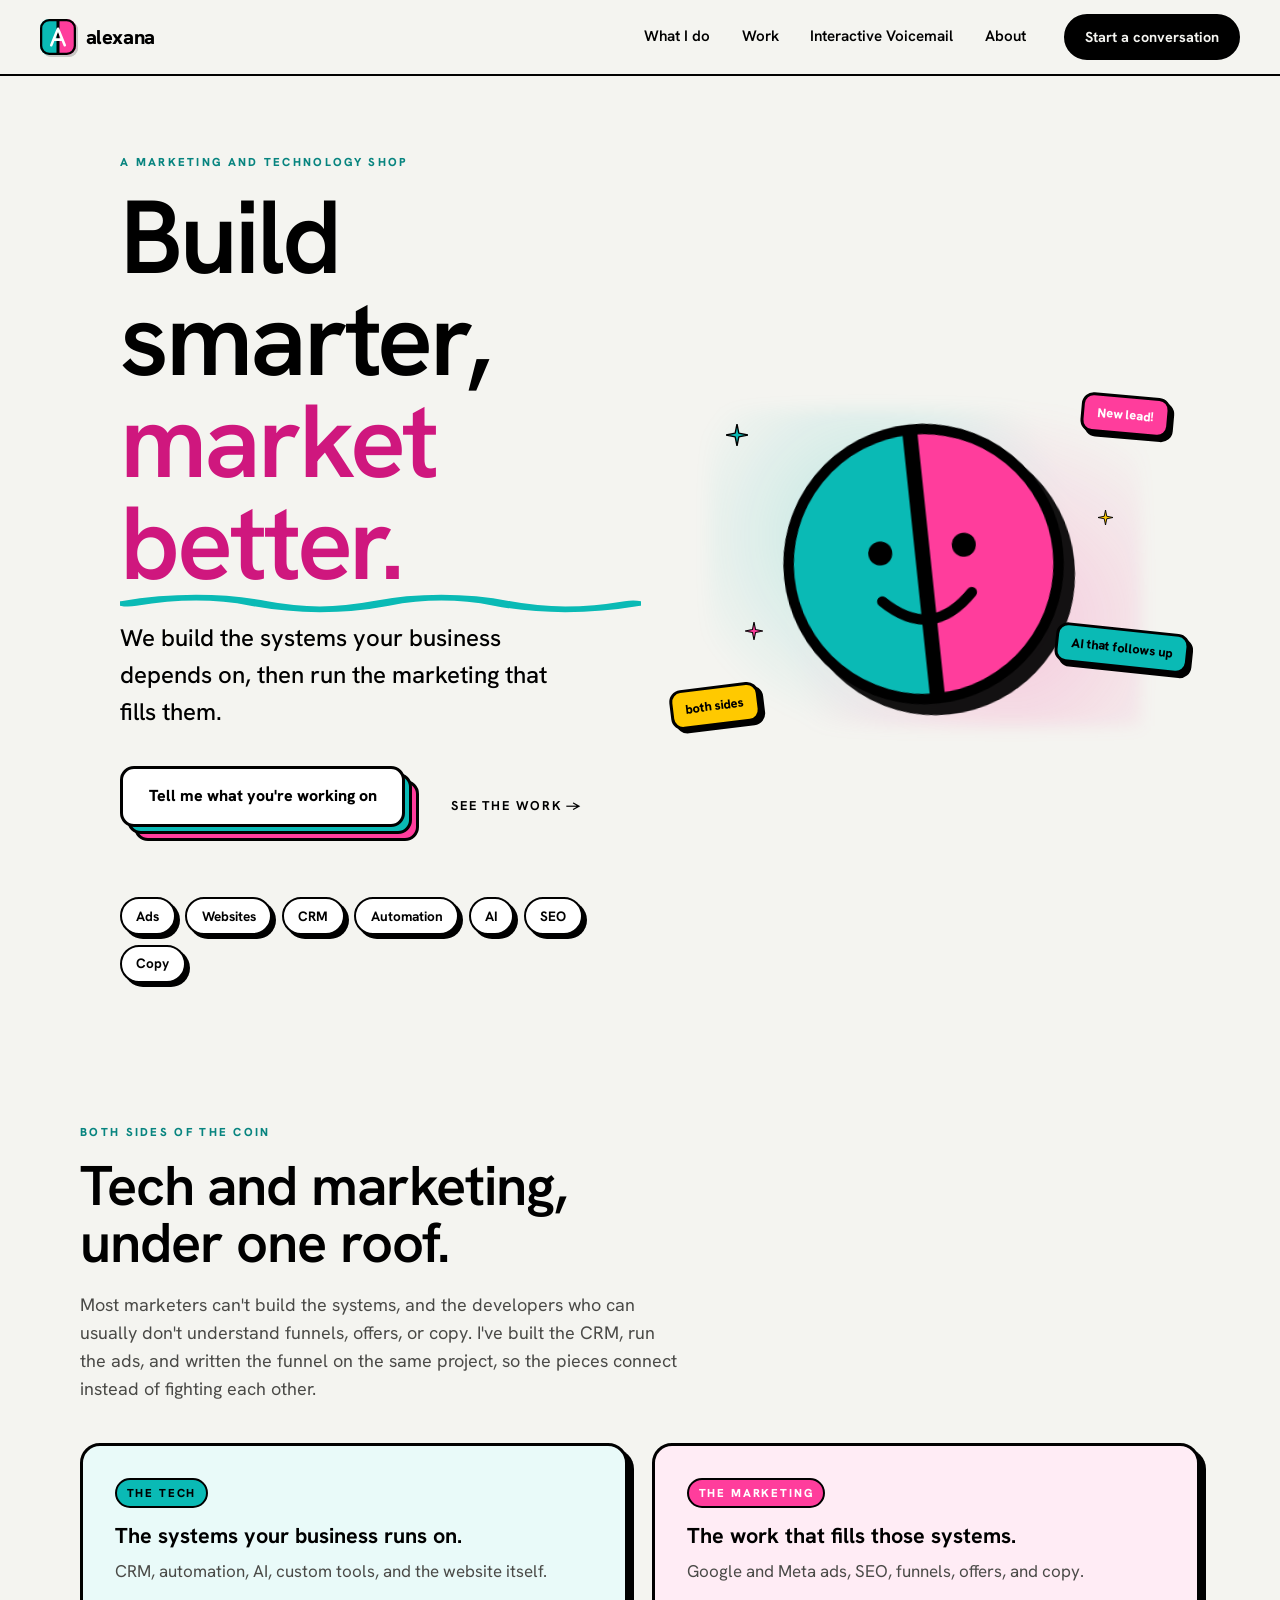
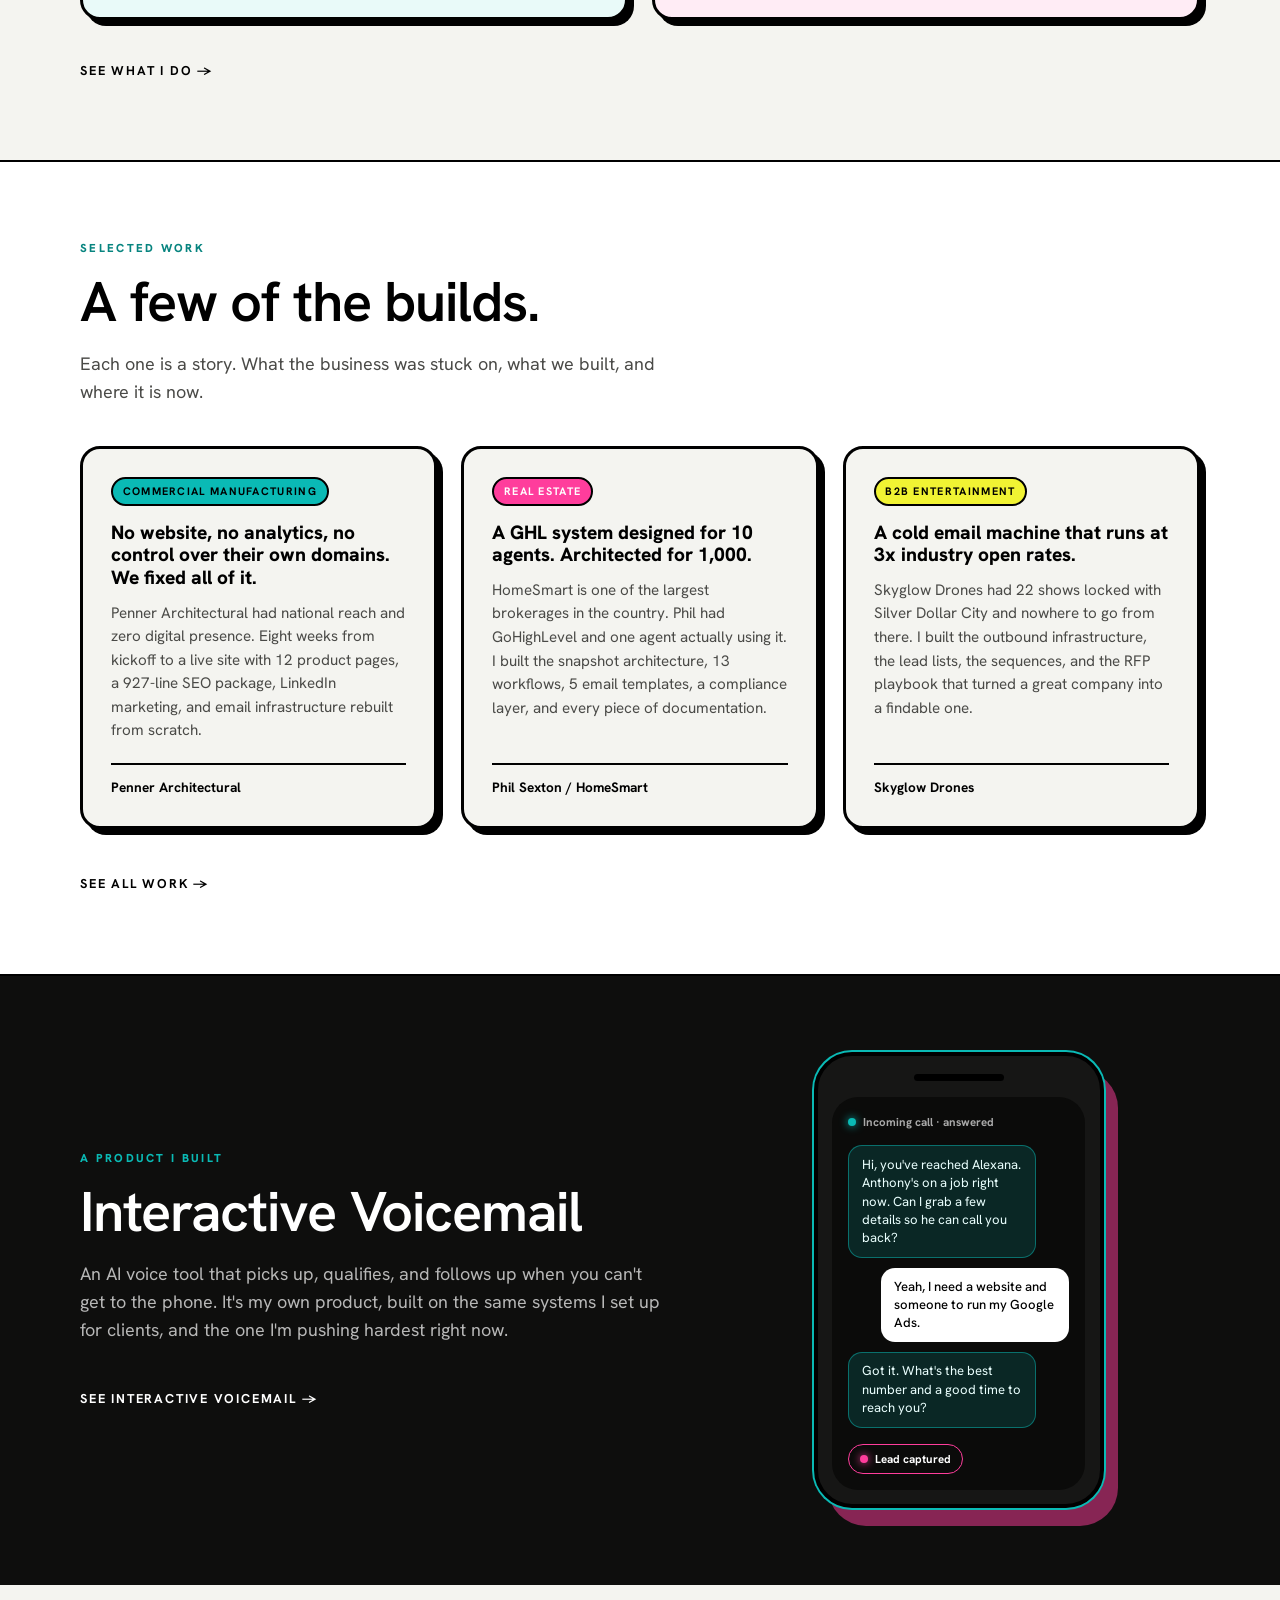
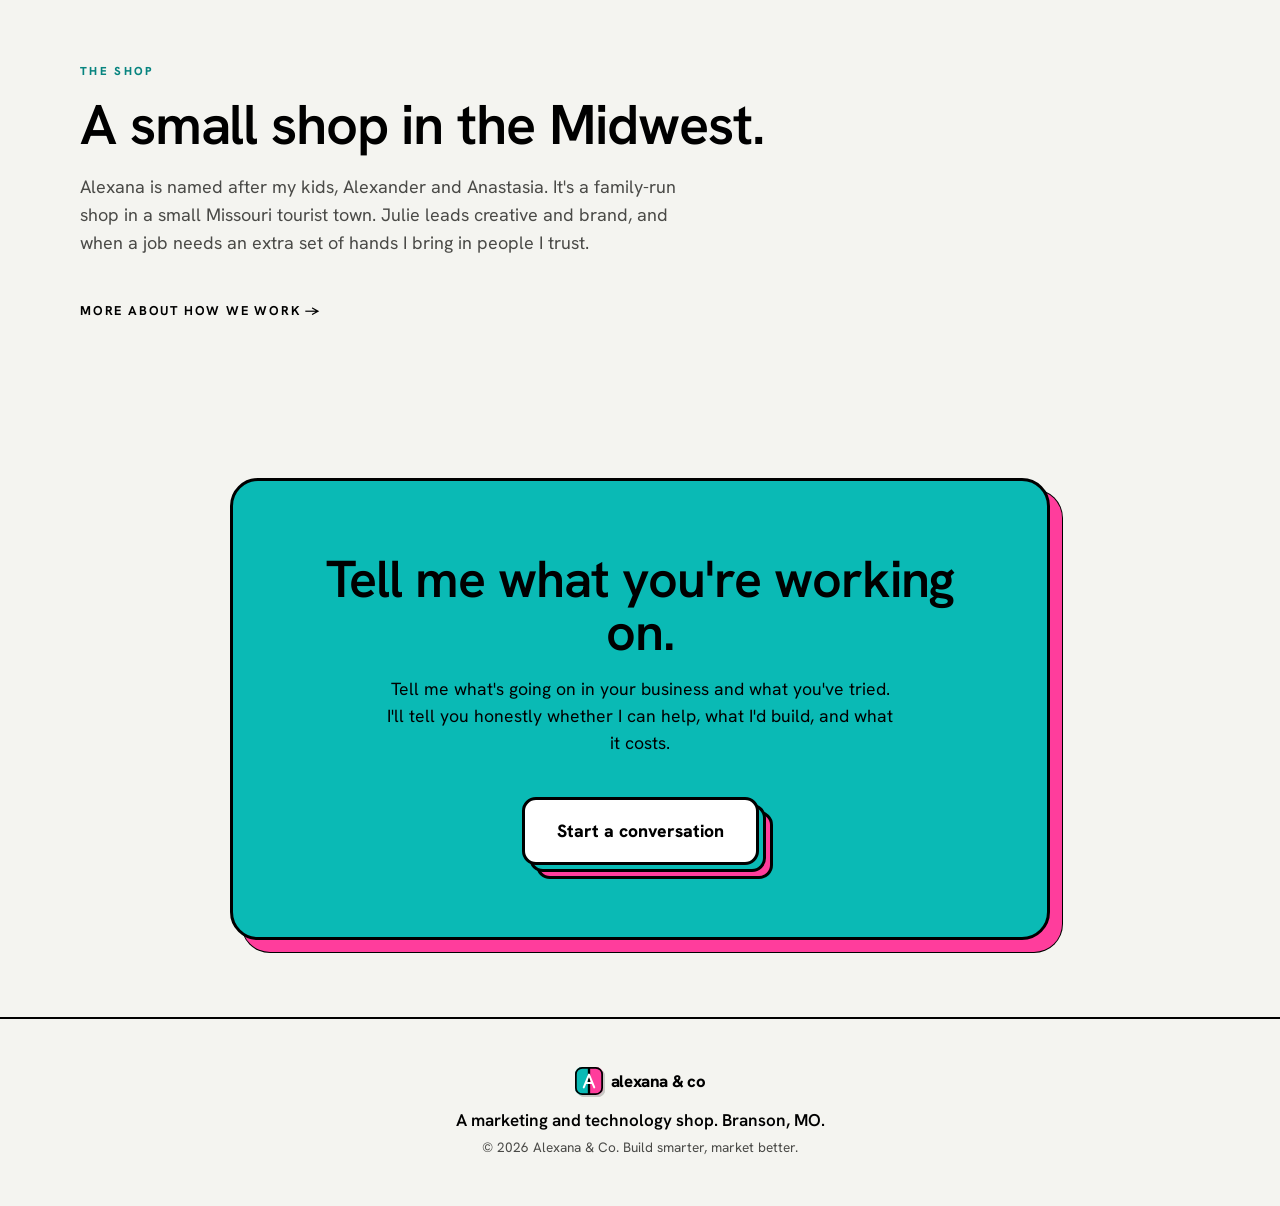
==== commit c363ffd3: "Expand to full site: About, What I Do, Work, Contact; cut the small-town line" ====
--- a/index.html
+++ b/index.html
@@ -14,7 +14,7 @@
 
   <!-- ===== NAV ===== -->
   <header class="nav">
-    <a class="brand" href="#top" aria-label="Alexana and Co home">
+    <a class="brand" href="index.html" aria-label="Alexana and Co home">
       <span class="brand-mark" aria-hidden="true">
         <svg viewBox="0 0 48 48" width="36" height="36" role="img" aria-label="Alexana A mark">
           <defs>
@@ -33,13 +33,13 @@
     </a>
 
     <nav class="nav-links" id="navLinks" aria-label="Primary">
-      <a href="#both">What I do</a>
-      <a href="#work">Work</a>
-      <a href="#iv">Interactive Voicemail</a>
-      <a href="#shop">About</a>
+      <a href="what-i-do.html">What I do</a>
+      <a href="work.html">Work</a>
+      <a href="https://interactive-voicemail.pages.dev" target="_blank" rel="noopener">Interactive Voicemail</a>
+      <a href="about.html">About</a>
     </nav>
 
-    <a class="btn btn-pill" href="#contact">Start a conversation</a>
+    <a class="btn btn-pill" href="contact.html">Start a conversation</a>
 
     <button class="nav-toggle" id="navToggle" aria-label="Open menu" aria-expanded="false" aria-controls="navLinks">
       <span></span><span></span><span></span>
@@ -54,14 +54,13 @@
         <p class="eyebrow">A marketing and technology shop</p>
         <h1 class="hero-title">Build smarter,<br /><span class="ink-pink doodle-underline">market better.</span></h1>
         <p class="hero-sub">We build the systems your business depends on, then run the marketing that fills them.</p>
-        <p class="hero-support">Enterprise-level work, small-town service.</p>
 
         <div class="hero-actions">
           <!-- The stacked two-tone primary button -->
-          <a href="#contact" class="btn btn-stack">
+          <a href="contact.html" class="btn btn-stack">
             <span class="btn-stack-face">Tell me what you're working on</span>
           </a>
-          <a href="#work" class="btn-ghost">See the work &rarr;</a>
+          <a href="work.html" class="btn-ghost">See the work &rarr;</a>
         </div>
 
         <ul class="tag-strip" aria-label="What we handle">
@@ -122,7 +121,7 @@
           </article>
         </div>
 
-        <a href="#both" class="btn-ghost">See what I do &rarr;</a>
+        <a href="what-i-do.html" class="btn-ghost">See what I do &rarr;</a>
       </div>
     </section>
 
@@ -156,7 +155,7 @@
           </article>
         </div>
 
-        <a href="#work" class="btn-ghost">See all work &rarr;</a>
+        <a href="work.html" class="btn-ghost">See all work &rarr;</a>
       </div>
     </section>
 
@@ -194,7 +193,7 @@
         <p class="eyebrow">The shop</p>
         <h2 class="band-title">A small shop in the Midwest.</h2>
         <p class="band-lede">Alexana is named after my kids, Alexander and Anastasia. It's a family-run shop in a small Missouri tourist town. Julie leads creative and brand, and when a job needs an extra set of hands I bring in people I trust.</p>
-        <a href="#shop" class="btn-ghost">More about how we work &rarr;</a>
+        <a href="about.html" class="btn-ghost">More about how we work &rarr;</a>
       </div>
     </section>
 
@@ -203,7 +202,7 @@
       <div class="cta-card">
         <h2>Tell me what you're working on.</h2>
         <p>Tell me what's going on in your business and what you've tried. I'll tell you honestly whether I can help, what I'd build, and what it costs.</p>
-        <a href="#contact" class="btn btn-stack btn-stack-lg">
+        <a href="contact.html" class="btn btn-stack btn-stack-lg">
           <span class="btn-stack-face">Start a conversation</span>
         </a>
       </div>
--- a/styles.css
+++ b/styles.css
@@ -290,7 +290,7 @@
   font-size: clamp(1.15rem, 2.2vw, 1.5rem);
   font-weight: 500;
   max-width: 36ch;
-  margin-bottom: 1rem;
+  margin-bottom: 2.25rem;
 }
 .hero-support {
   font-size: 0.78rem;
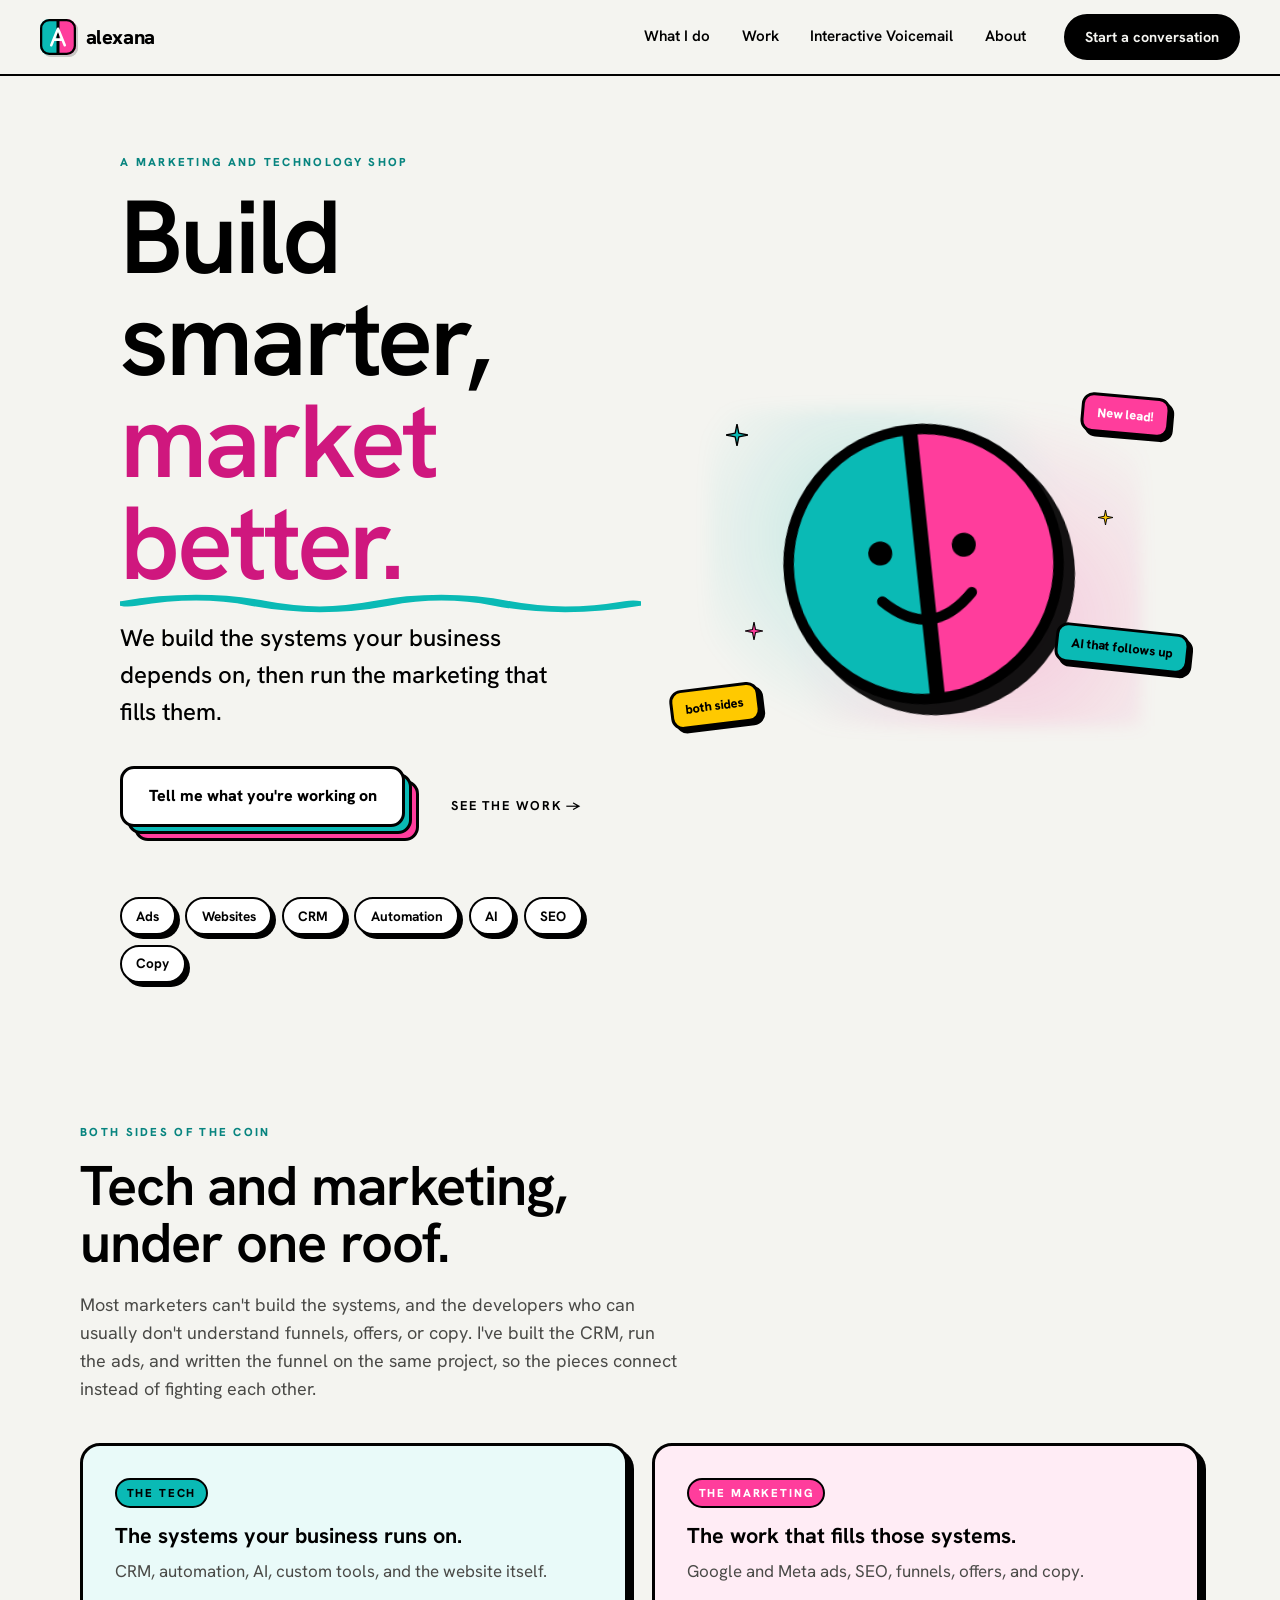
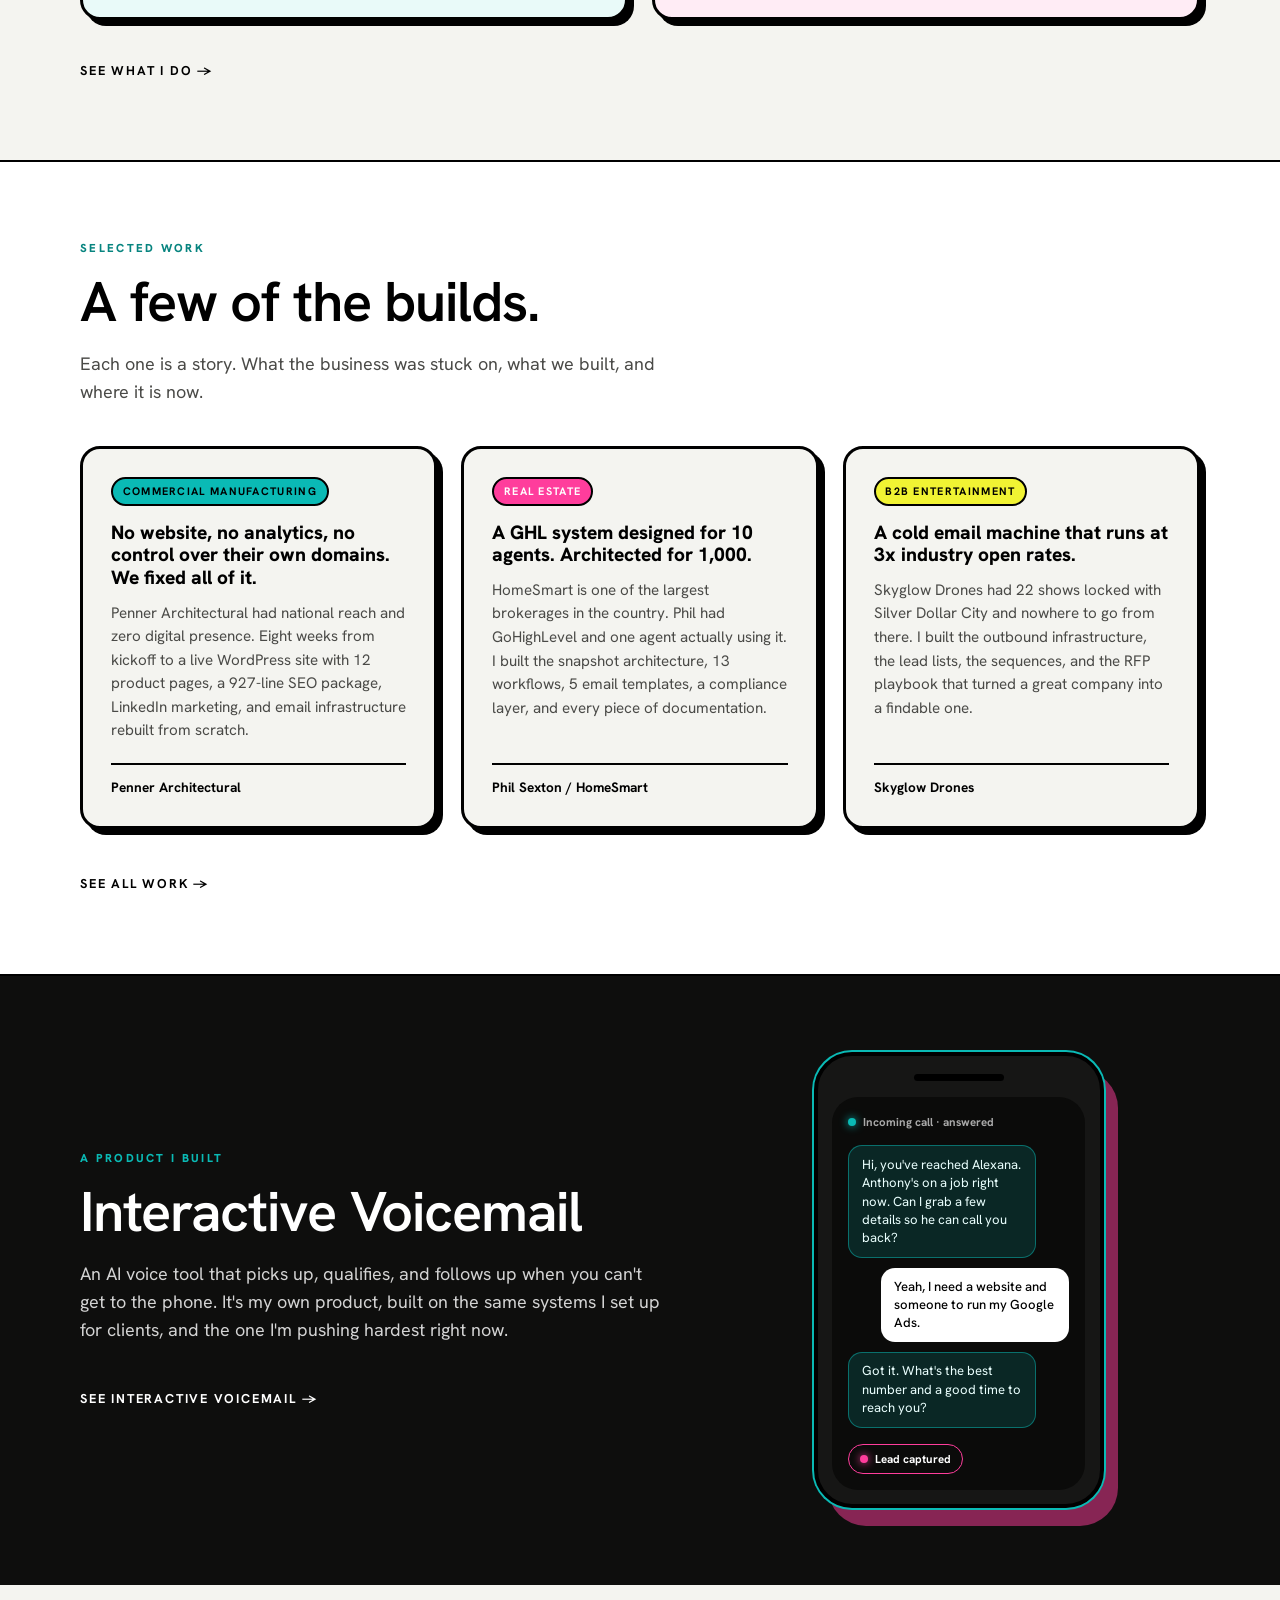
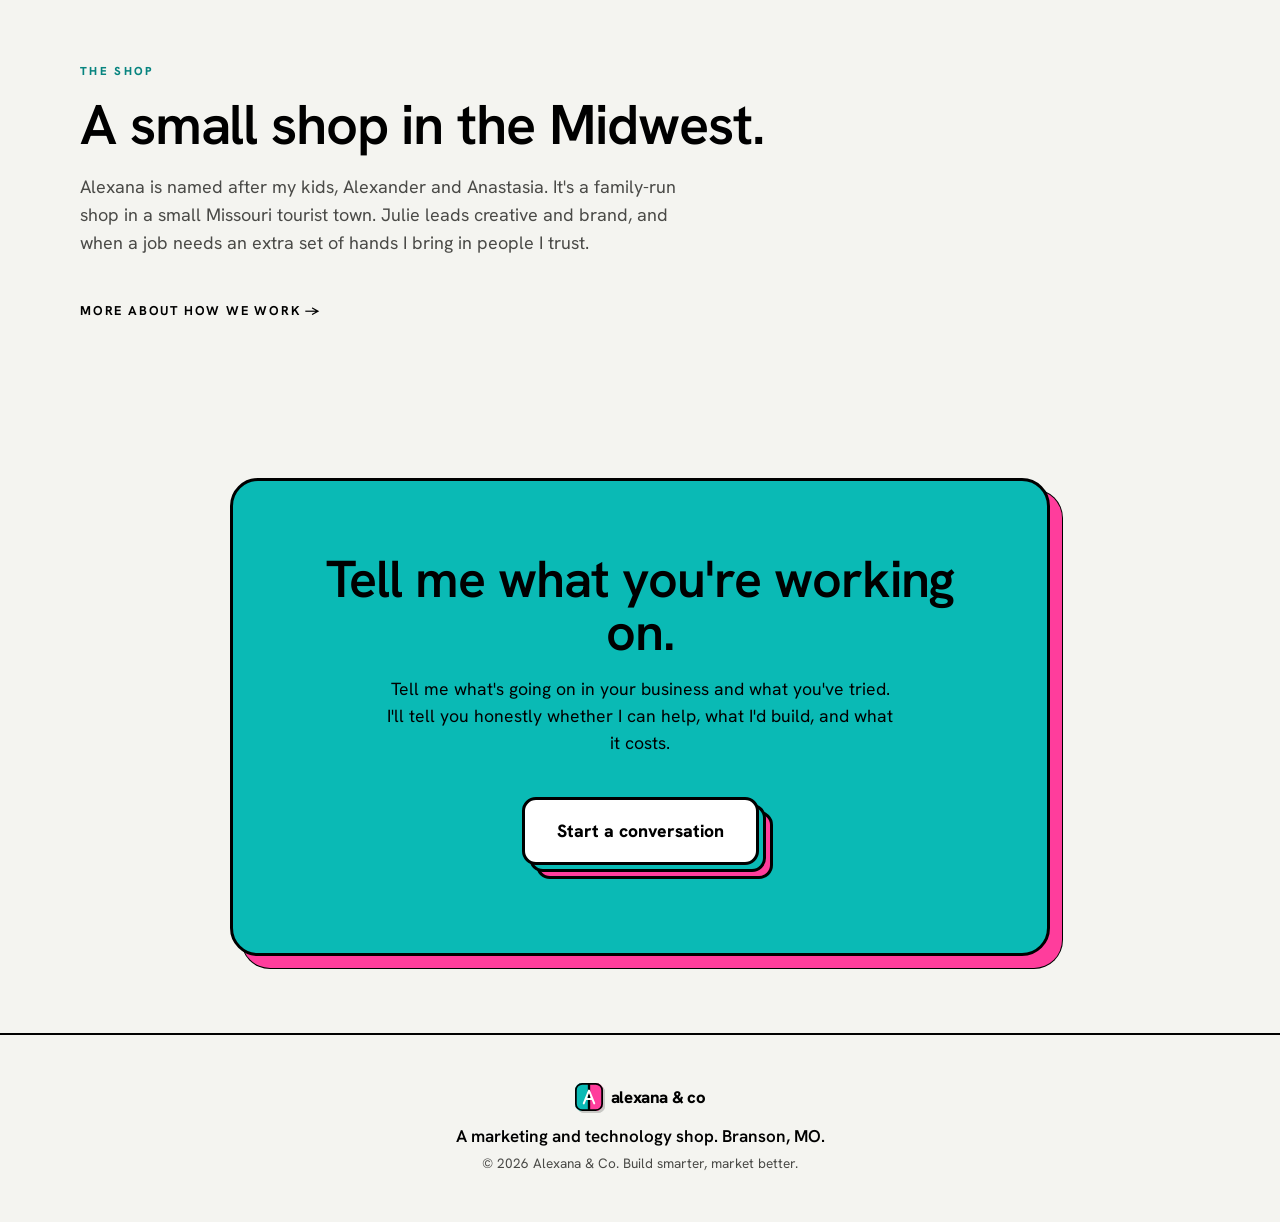
==== commit 1ae83154: "Harden: focus states, aria-current, semantic headings, real form button, copy fidelity, self-contain" ====
--- a/index.html
+++ b/index.html
@@ -136,7 +136,7 @@
           <article class="work-card">
             <span class="work-tag">Commercial Manufacturing</span>
             <h3>No website, no analytics, no control over their own domains. We fixed all of it.</h3>
-            <p>Penner Architectural had national reach and zero digital presence. Eight weeks from kickoff to a live site with 12 product pages, a 927-line SEO package, LinkedIn marketing, and email infrastructure rebuilt from scratch.</p>
+            <p>Penner Architectural had national reach and zero digital presence. Eight weeks from kickoff to a live WordPress site with 12 product pages, a 927-line SEO package, LinkedIn marketing, and email infrastructure rebuilt from scratch.</p>
             <span class="work-client">Penner Architectural</span>
           </article>
 
@@ -214,7 +214,8 @@
     <div class="foot-brand">
       <span class="brand-mark brand-mark-sm" aria-hidden="true">
         <svg viewBox="0 0 48 48" width="28" height="28">
-          <g clip-path="url(#sq)">
+          <defs><clipPath id="sq-foot"><rect x="0" y="0" width="48" height="48" rx="12" /></clipPath></defs>
+          <g clip-path="url(#sq-foot)">
             <rect x="0" y="0" width="24" height="48" fill="#0ABAB5" />
             <rect x="24" y="0" width="24" height="48" fill="#ff3d9c" />
             <rect x="22" y="0" width="4" height="48" fill="#000" />
--- a/styles.css
+++ b/styles.css
@@ -408,7 +408,7 @@
    DARK PRODUCT BAND (Interactive Voicemail)
    ============================================================ */
 .band-dark { background: var(--dark); color: #fff; }
-.band-lede-light { color: rgba(255, 255, 255, 0.7); }
+.band-lede-light { color: rgba(255, 255, 255, 0.82); }
 .iv-wrap { display: grid; grid-template-columns: 1.1fr 0.9fr; gap: 3rem; align-items: center; }
 .iv-copy .band-title { color: #fff; }
 
@@ -451,7 +451,7 @@
 }
 .cta-card h2 { font-size: clamp(2rem, 5vw, 3.25rem); font-weight: 600; line-height: 1.02; letter-spacing: -0.02em; margin-bottom: 1rem; }
 .cta-card p { font-size: 1.1rem; max-width: 52ch; margin: 0 auto 2.5rem; }
-.cta-card .btn-stack { margin: 0; }
+.cta-card .btn-stack { margin: 0 0 16px 0; }
 
 /* ============================================================
    FOOTER
@@ -465,6 +465,34 @@
 .foot-brand .brand-word { font-size: 1.05rem; }
 .foot-line { font-weight: 600; }
 .foot-copy { color: var(--ink-muted); font-size: 0.85rem; margin-top: 0.25rem; }
+
+/* ============================================================
+   ACCESSIBILITY
+   ============================================================ */
+.sr-only {
+  position: absolute;
+  width: 1px; height: 1px;
+  padding: 0; margin: -1px;
+  overflow: hidden;
+  clip: rect(0, 0, 0, 0);
+  white-space: nowrap;
+  border: 0;
+}
+:focus-visible {
+  outline: 3px solid var(--teal);
+  outline-offset: 3px;
+  border-radius: 4px;
+}
+/* the stacked button: outline the visible face, not the wrapper */
+.btn-stack:focus-visible { outline: none; }
+.btn-stack:focus-visible .btn-stack-face { outline: 3px solid var(--teal); outline-offset: 3px; }
+/* active page in the nav */
+.nav-links a[aria-current="page"] {
+  border-color: var(--ink);
+  background: var(--teal);
+  color: var(--ink);
+  box-shadow: 3px 3px 0 var(--ink);
+}
 
 /* ============================================================
    RESPONSIVE
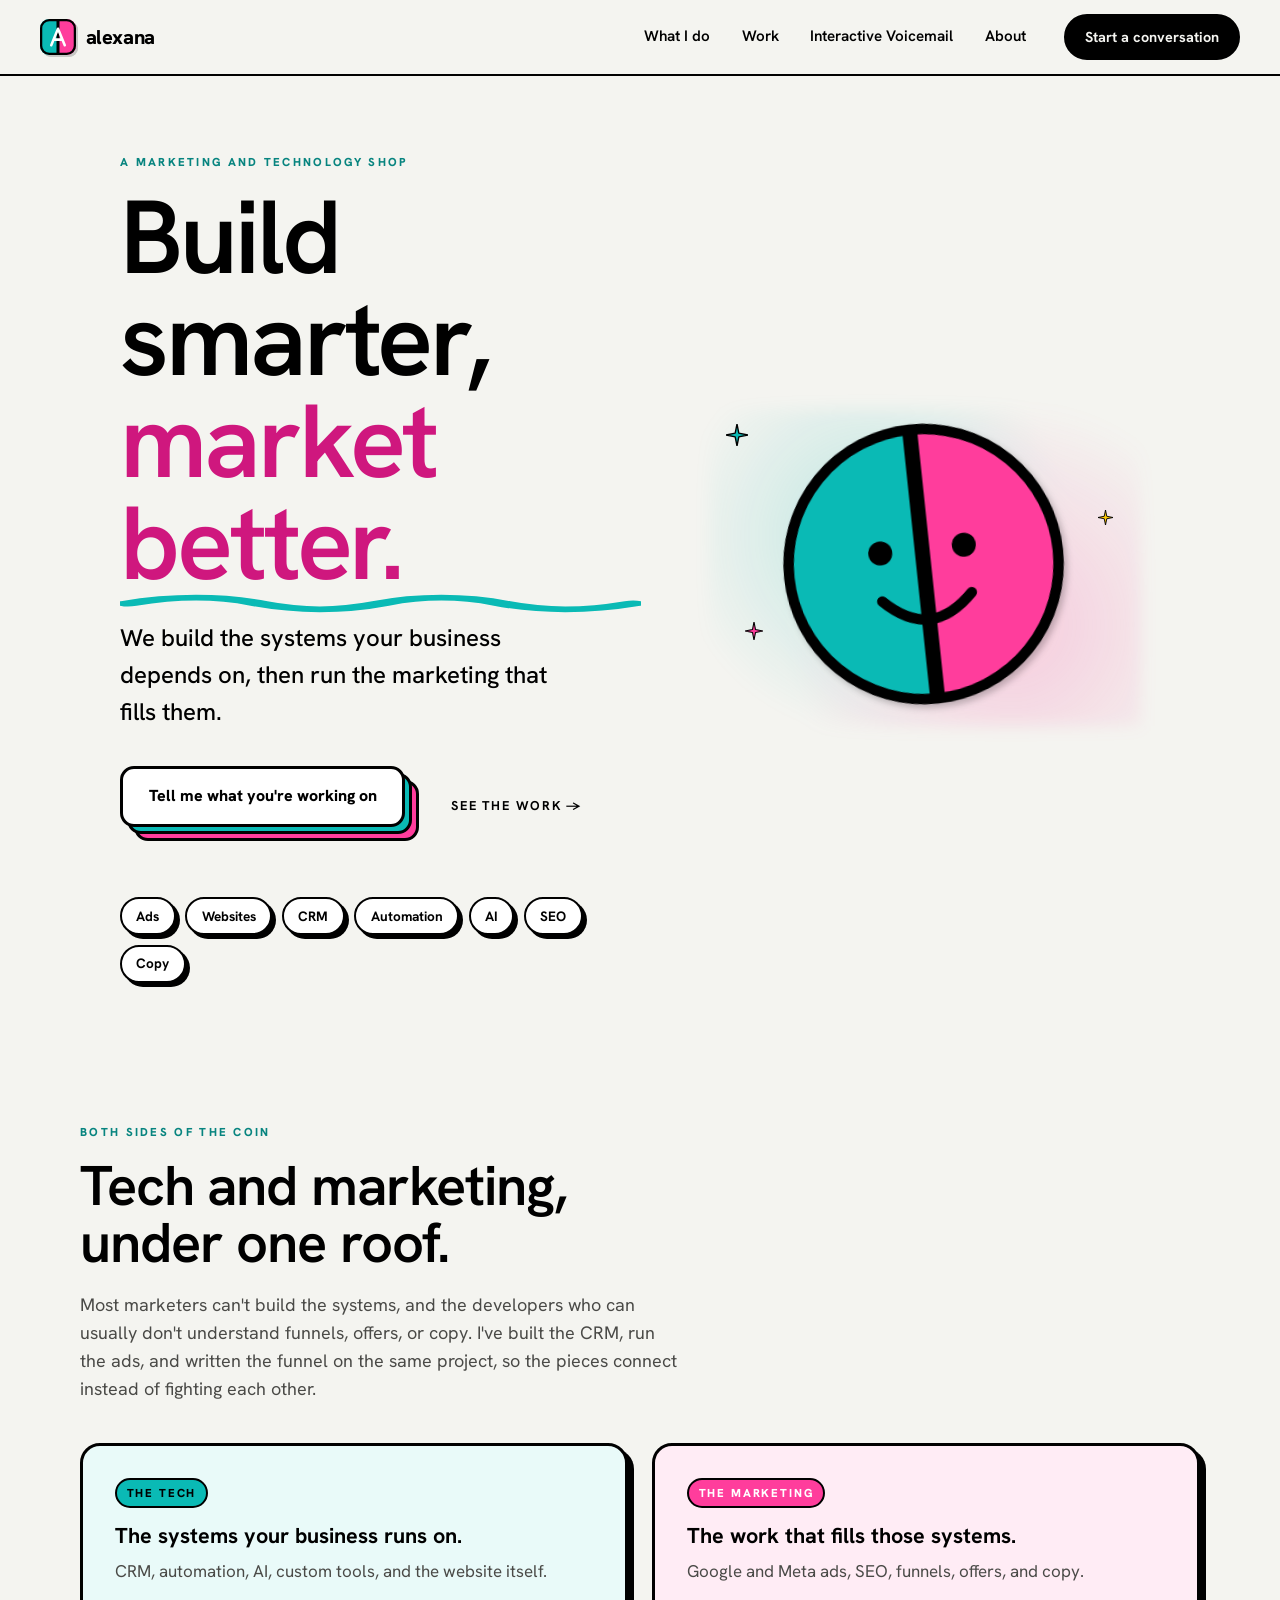
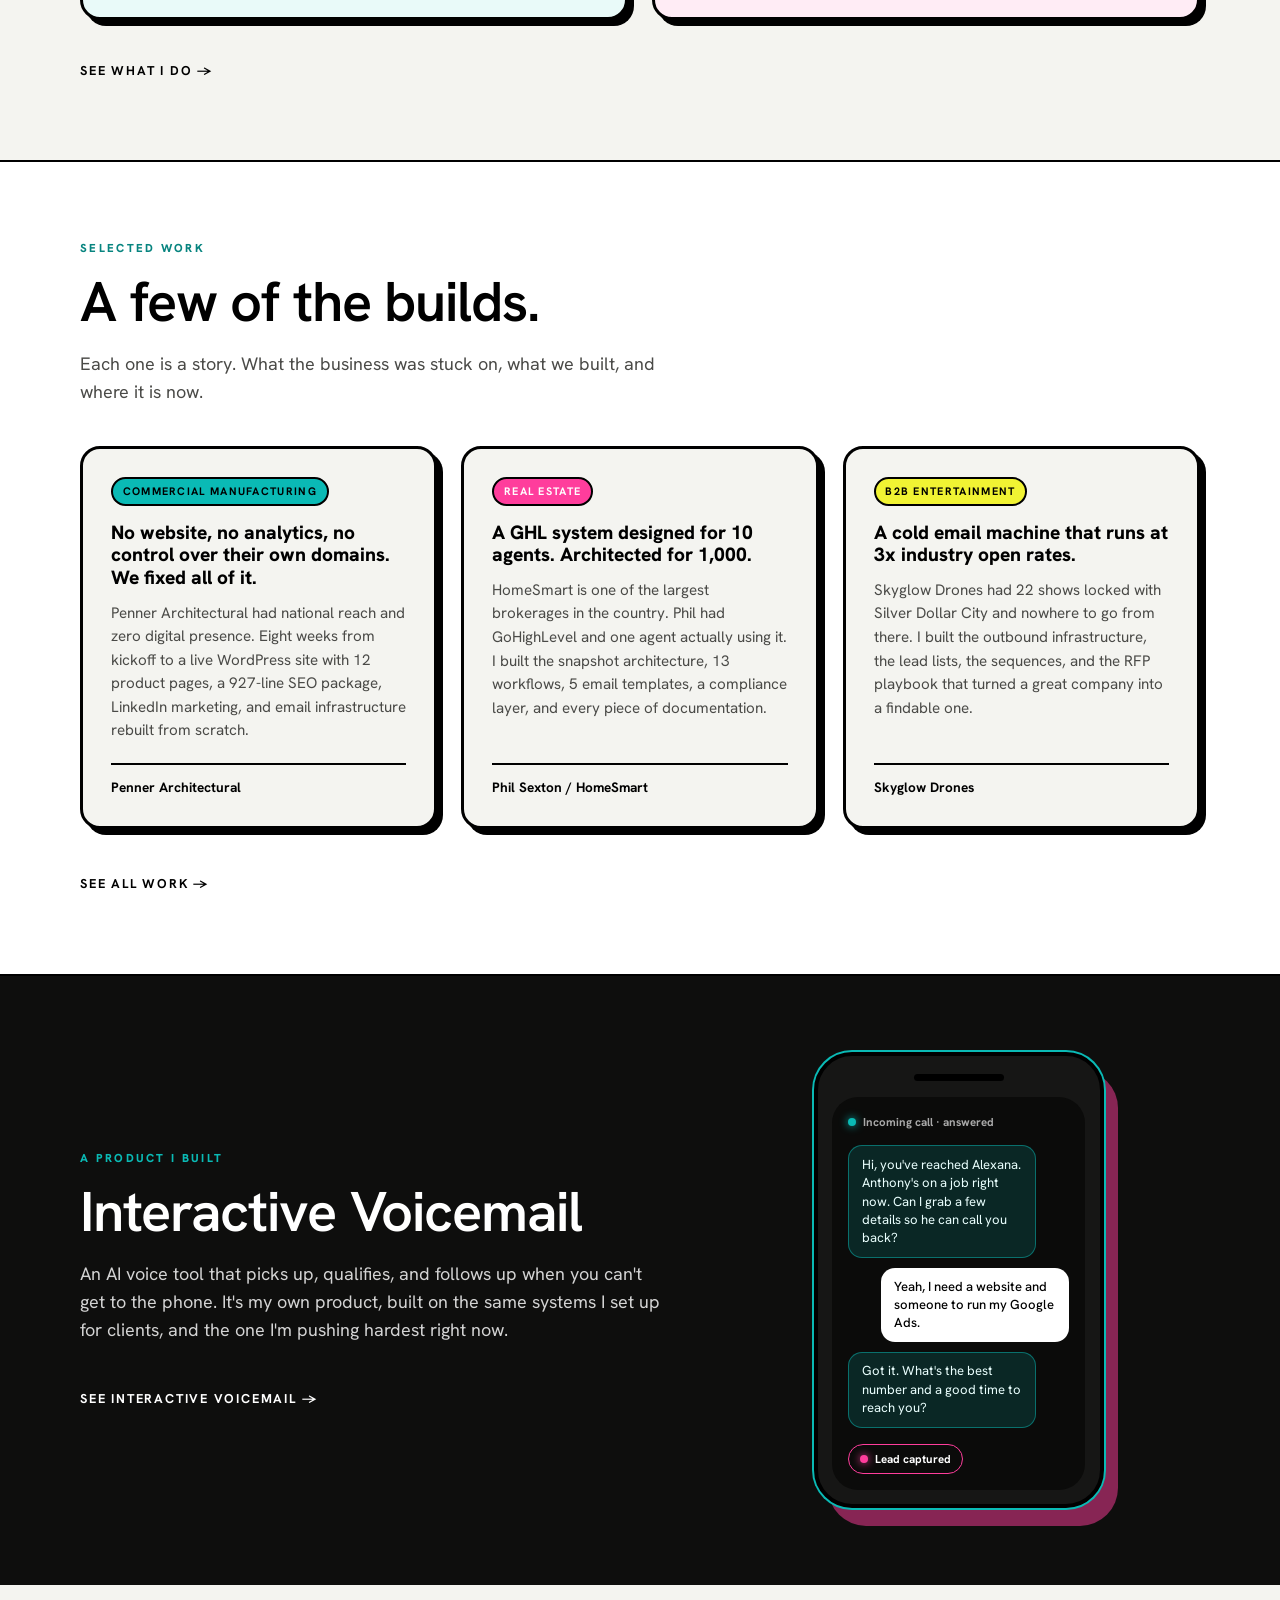
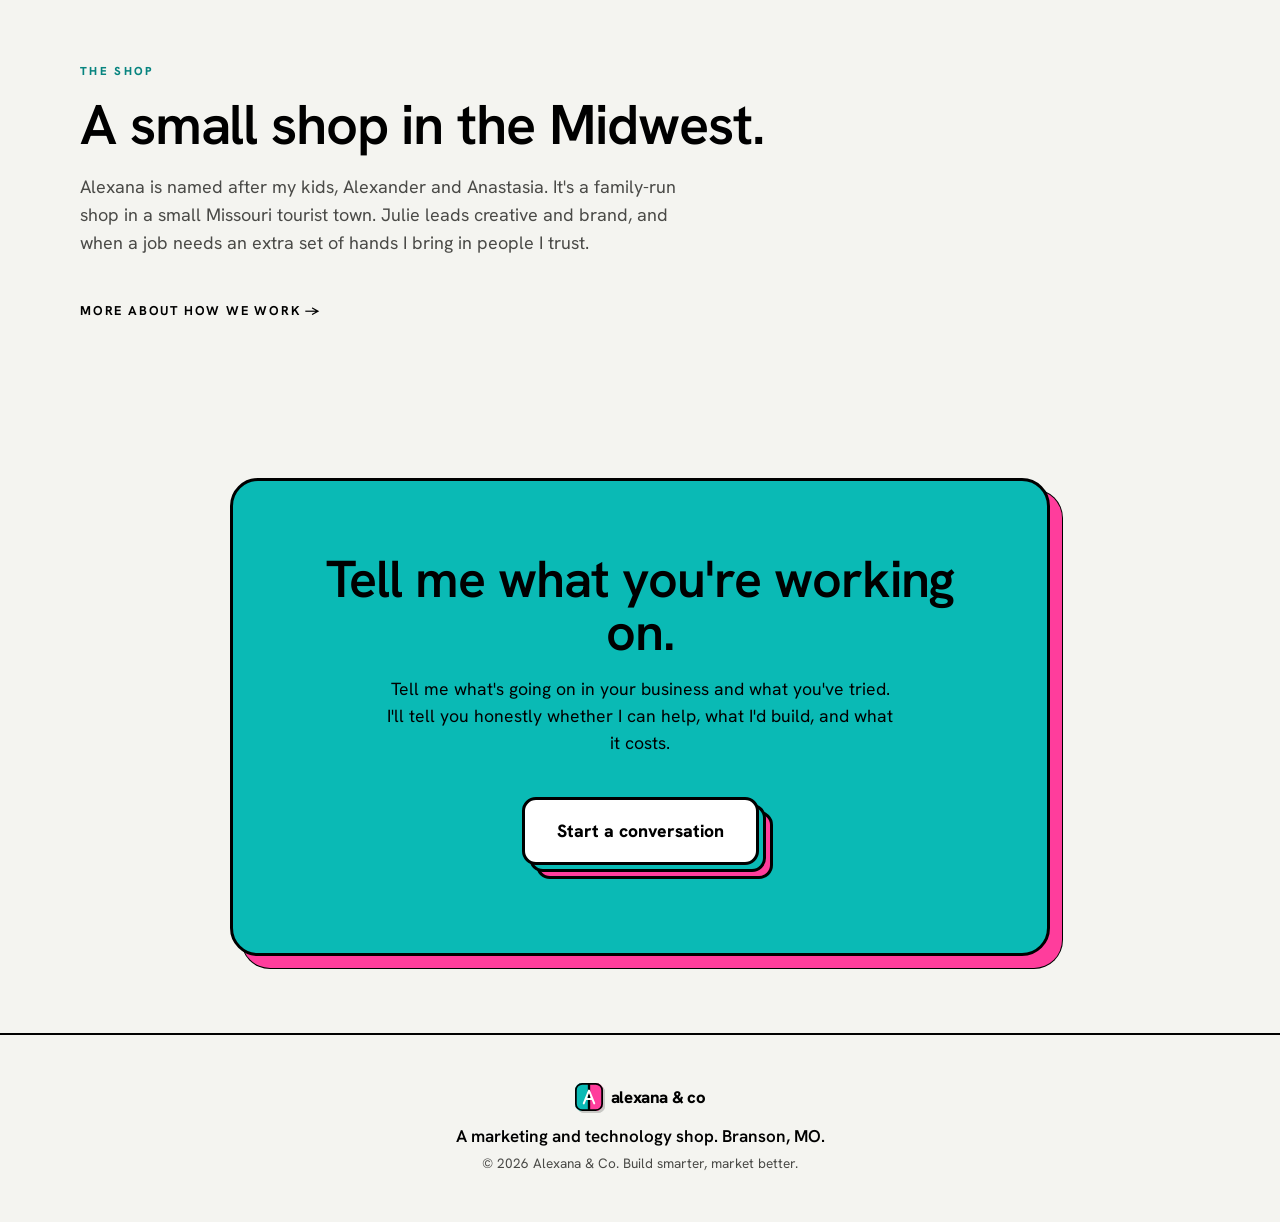
==== commit cbbba57e: "Remove floating sticker badges from the homepage coin" ====
--- a/index.html
+++ b/index.html
@@ -90,10 +90,6 @@
             <path d="M70 122 Q100 152 130 122" fill="none" stroke="#000" stroke-width="7" stroke-linecap="round" />
           </svg>
         </div>
-
-        <div class="sticker sticker-lead">New lead<span>!</span></div>
-        <div class="sticker sticker-side">both sides</div>
-        <div class="sticker sticker-ai">AI that follows up</div>
 
         <svg class="spark spark-1" viewBox="0 0 24 24"><path d="M12 0 L14 10 L24 12 L14 14 L12 24 L10 14 L0 12 L10 10 Z" fill="#0ABAB5" stroke="#000" stroke-width="1.5" stroke-linejoin="round" /></svg>
         <svg class="spark spark-2" viewBox="0 0 24 24"><path d="M12 0 L14 10 L24 12 L14 14 L12 24 L10 14 L0 12 L10 10 Z" fill="#ffc900" stroke="#000" stroke-width="1.5" stroke-linejoin="round" /></svg>
--- a/styles.css
+++ b/styles.css
@@ -246,7 +246,7 @@
   z-index: 1;
   width: min(300px, 72%);
   aspect-ratio: 1;
-  filter: drop-shadow(10px 12px 0 rgba(0, 0, 0, 0.92));
+  filter: drop-shadow(3px 4px 3px rgba(0, 0, 0, 0.22));
   transform: rotate(-6deg);
 }
 .sticker {
